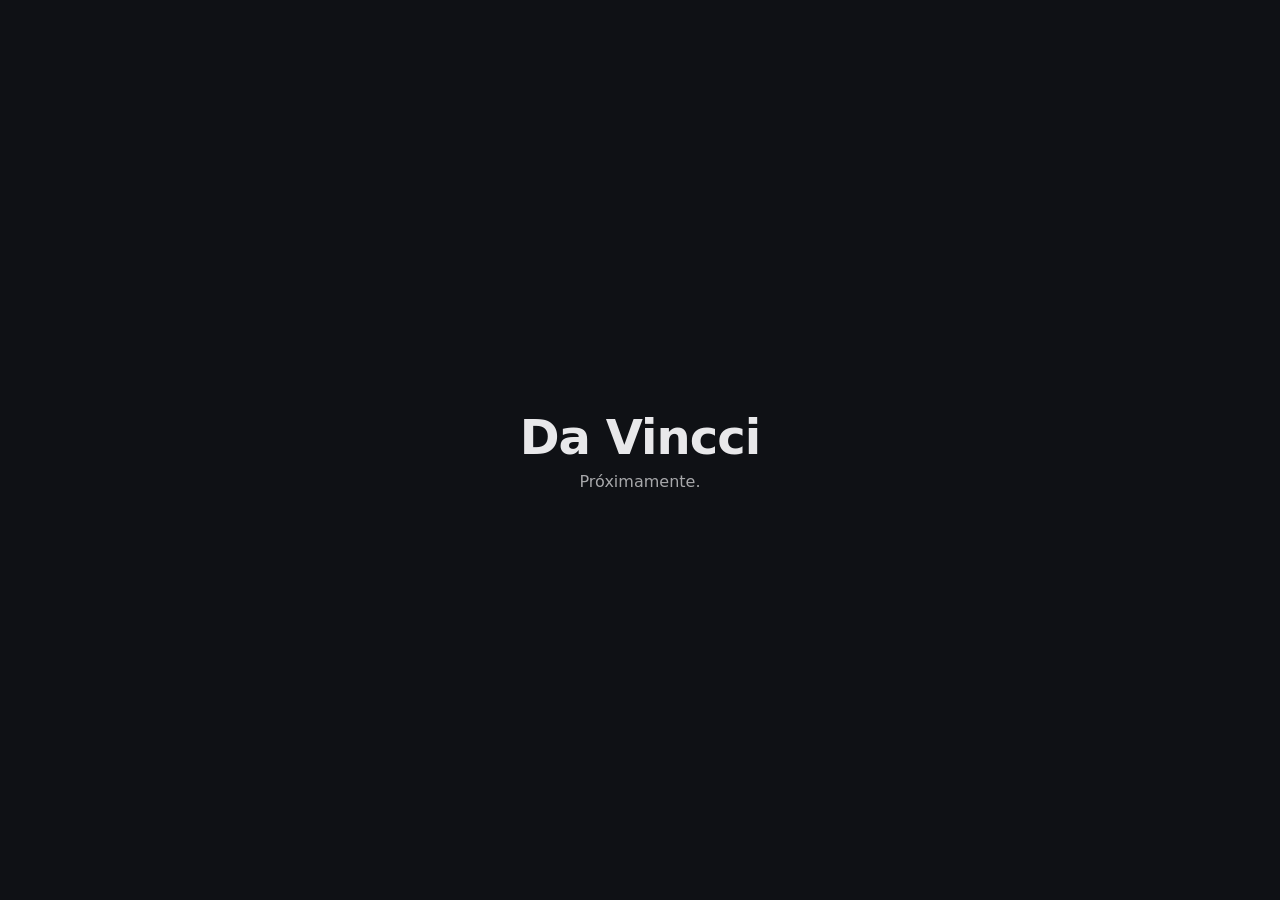
==== index.html @ 74e2fc83 "Página temporal «Próximamente»" ====
<!doctype html>
<html lang="es">
<head>
<meta charset="utf-8">
<meta name="viewport" content="width=device-width, initial-scale=1">
<title>Da Vincci · Próximamente</title>
<meta name="robots" content="noindex">
<style>
  :root { color-scheme: light dark; }
  html,body { height:100%; margin:0; }
  body { display:grid; place-items:center; font-family: system-ui, -apple-system, "Segoe UI", sans-serif; background:#0f1115; color:#e8e8ea; }
  main { text-align:center; padding:16px; }
  h1 { font-size: clamp(1.8rem, 5vw, 3rem); margin:0 0 .4rem; letter-spacing:-.02em; }
  p { margin:0; opacity:.7; }
</style>
</head>
<body>
<main>
  <h1>Da Vincci</h1>
  <p>Próximamente.</p>
</main>
</body>
</html>
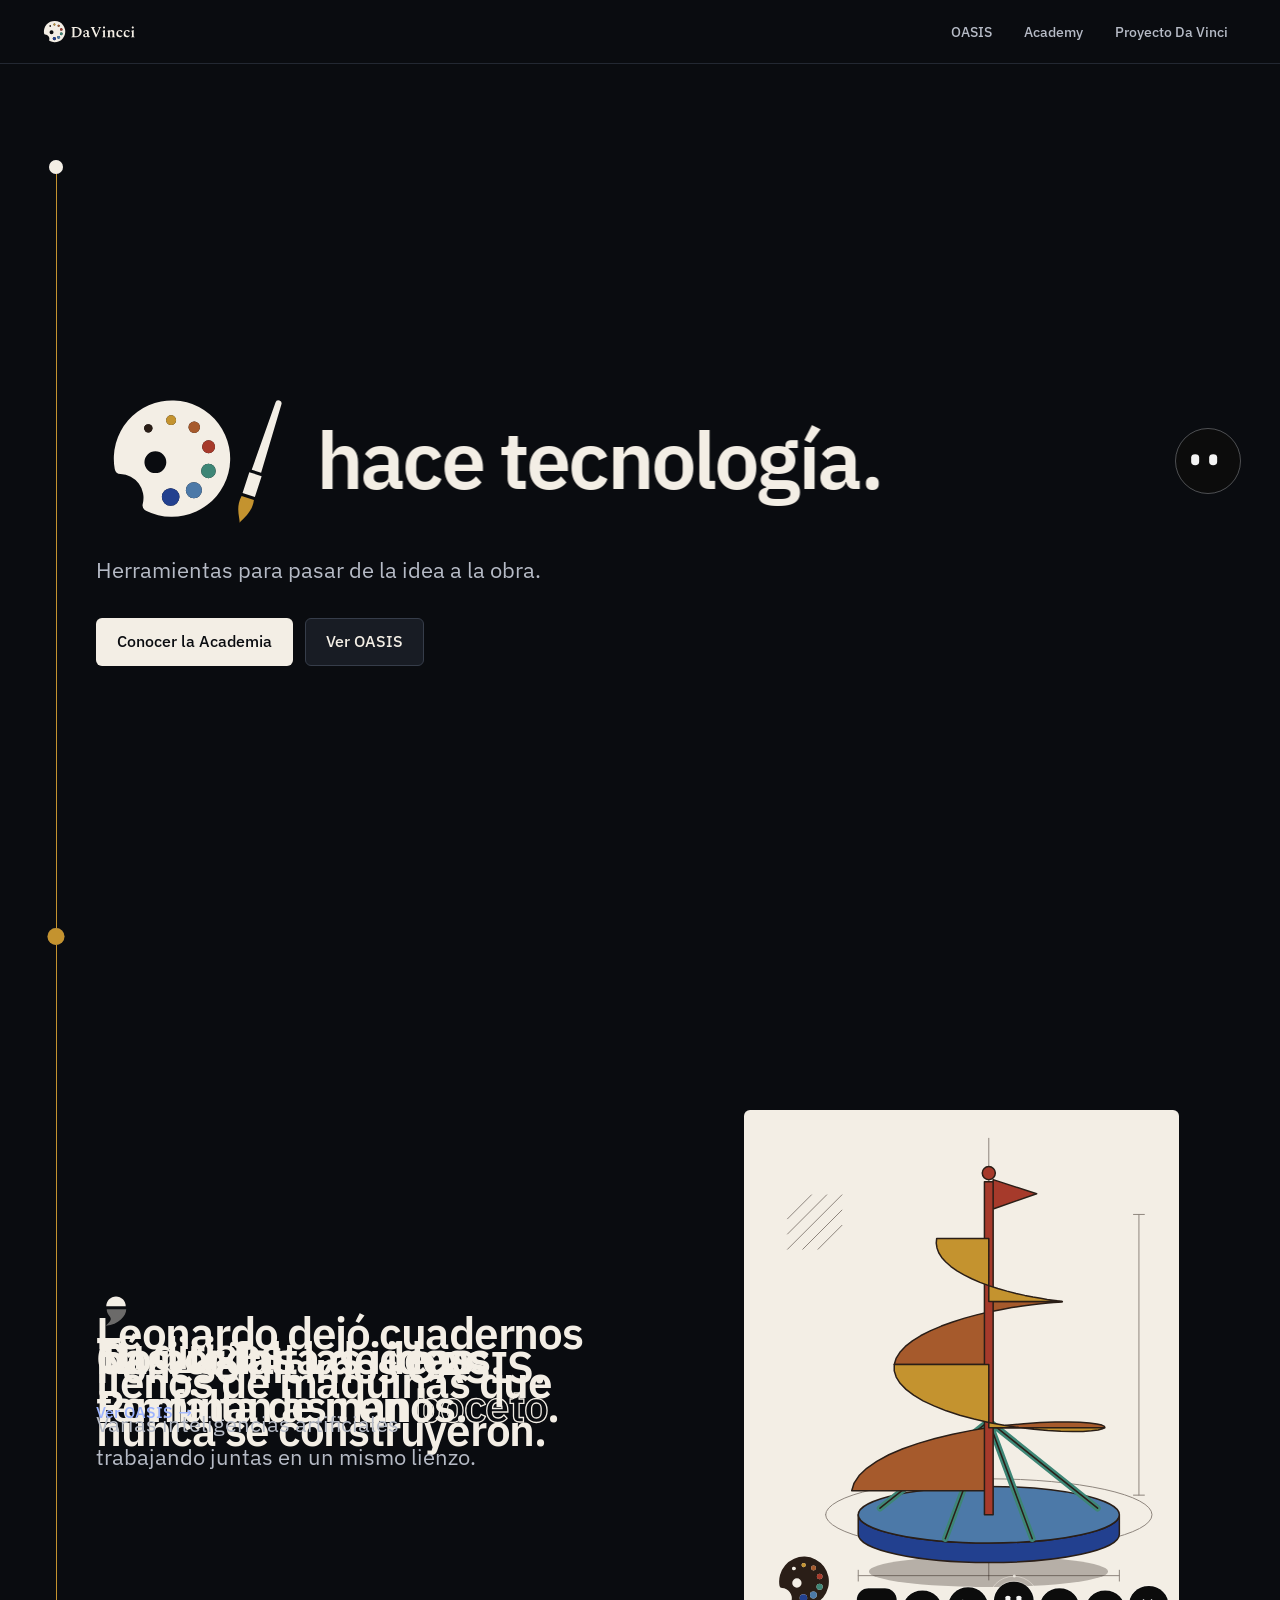
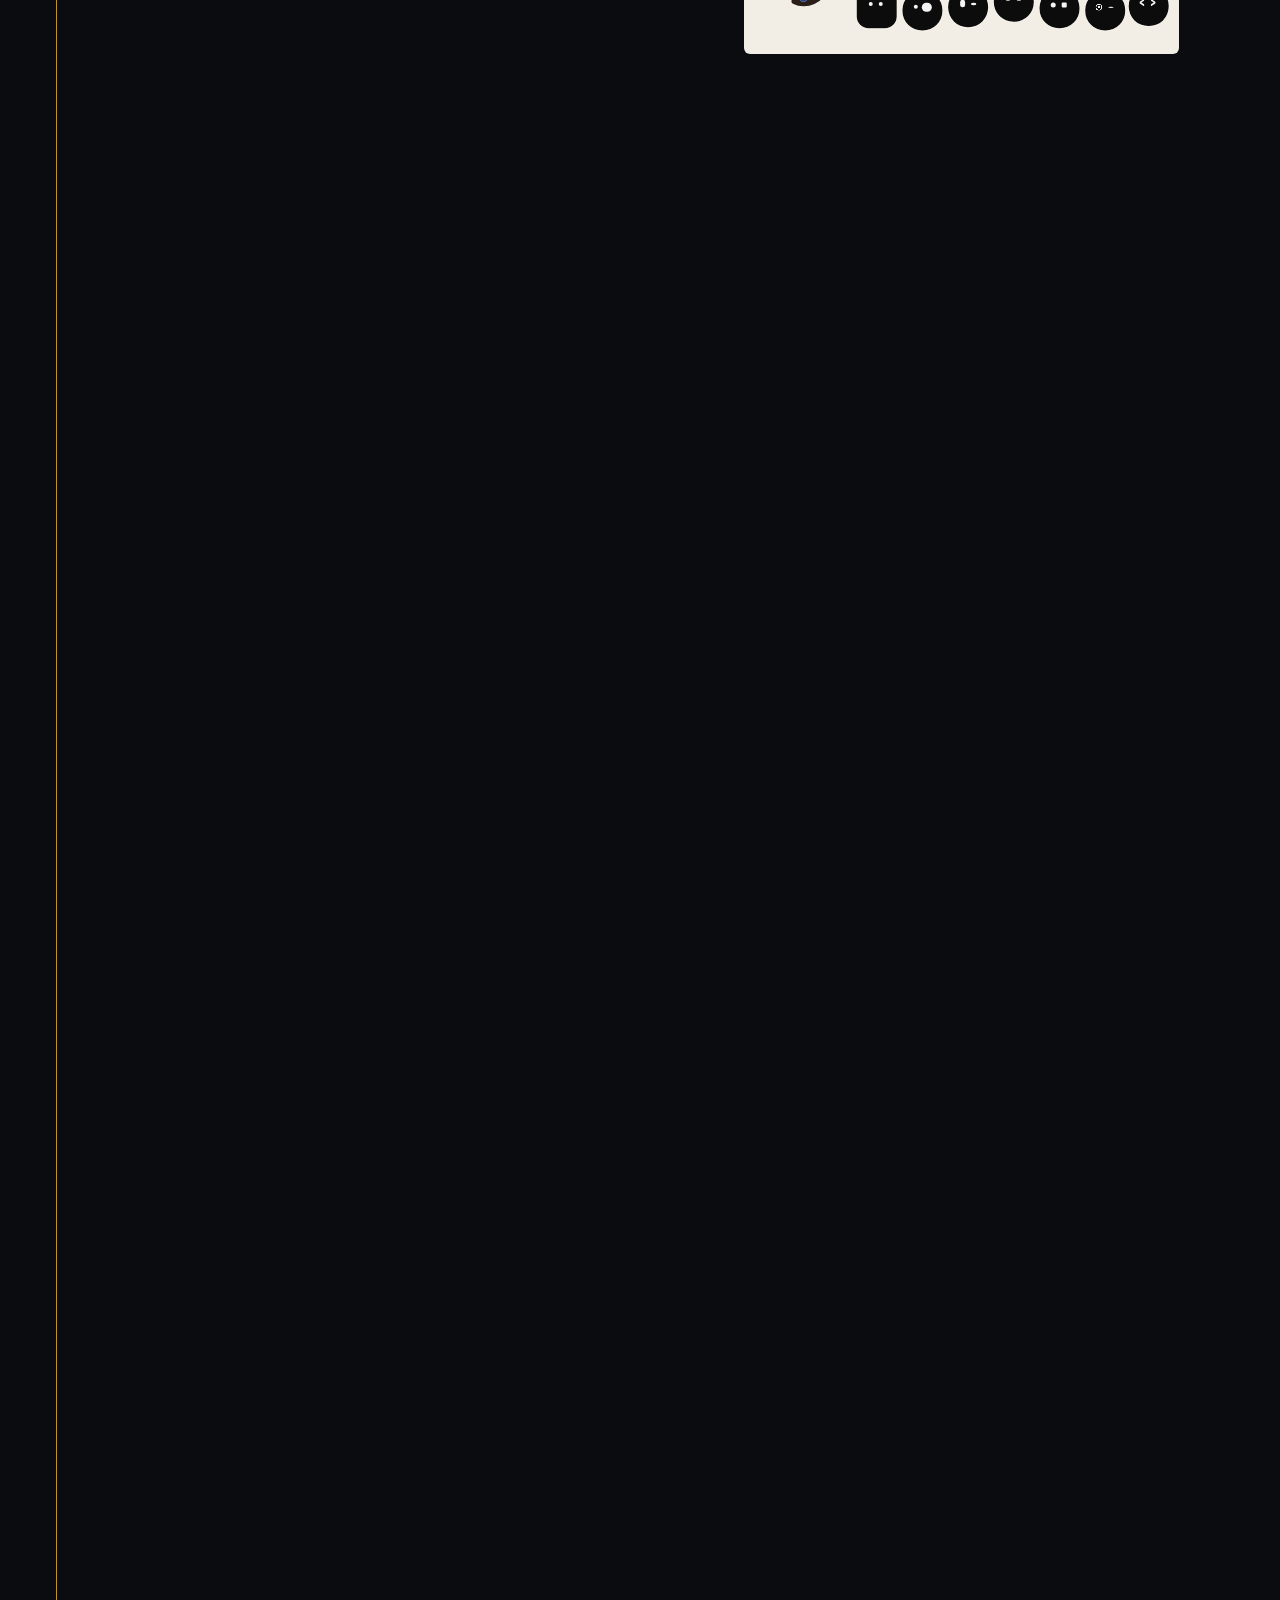
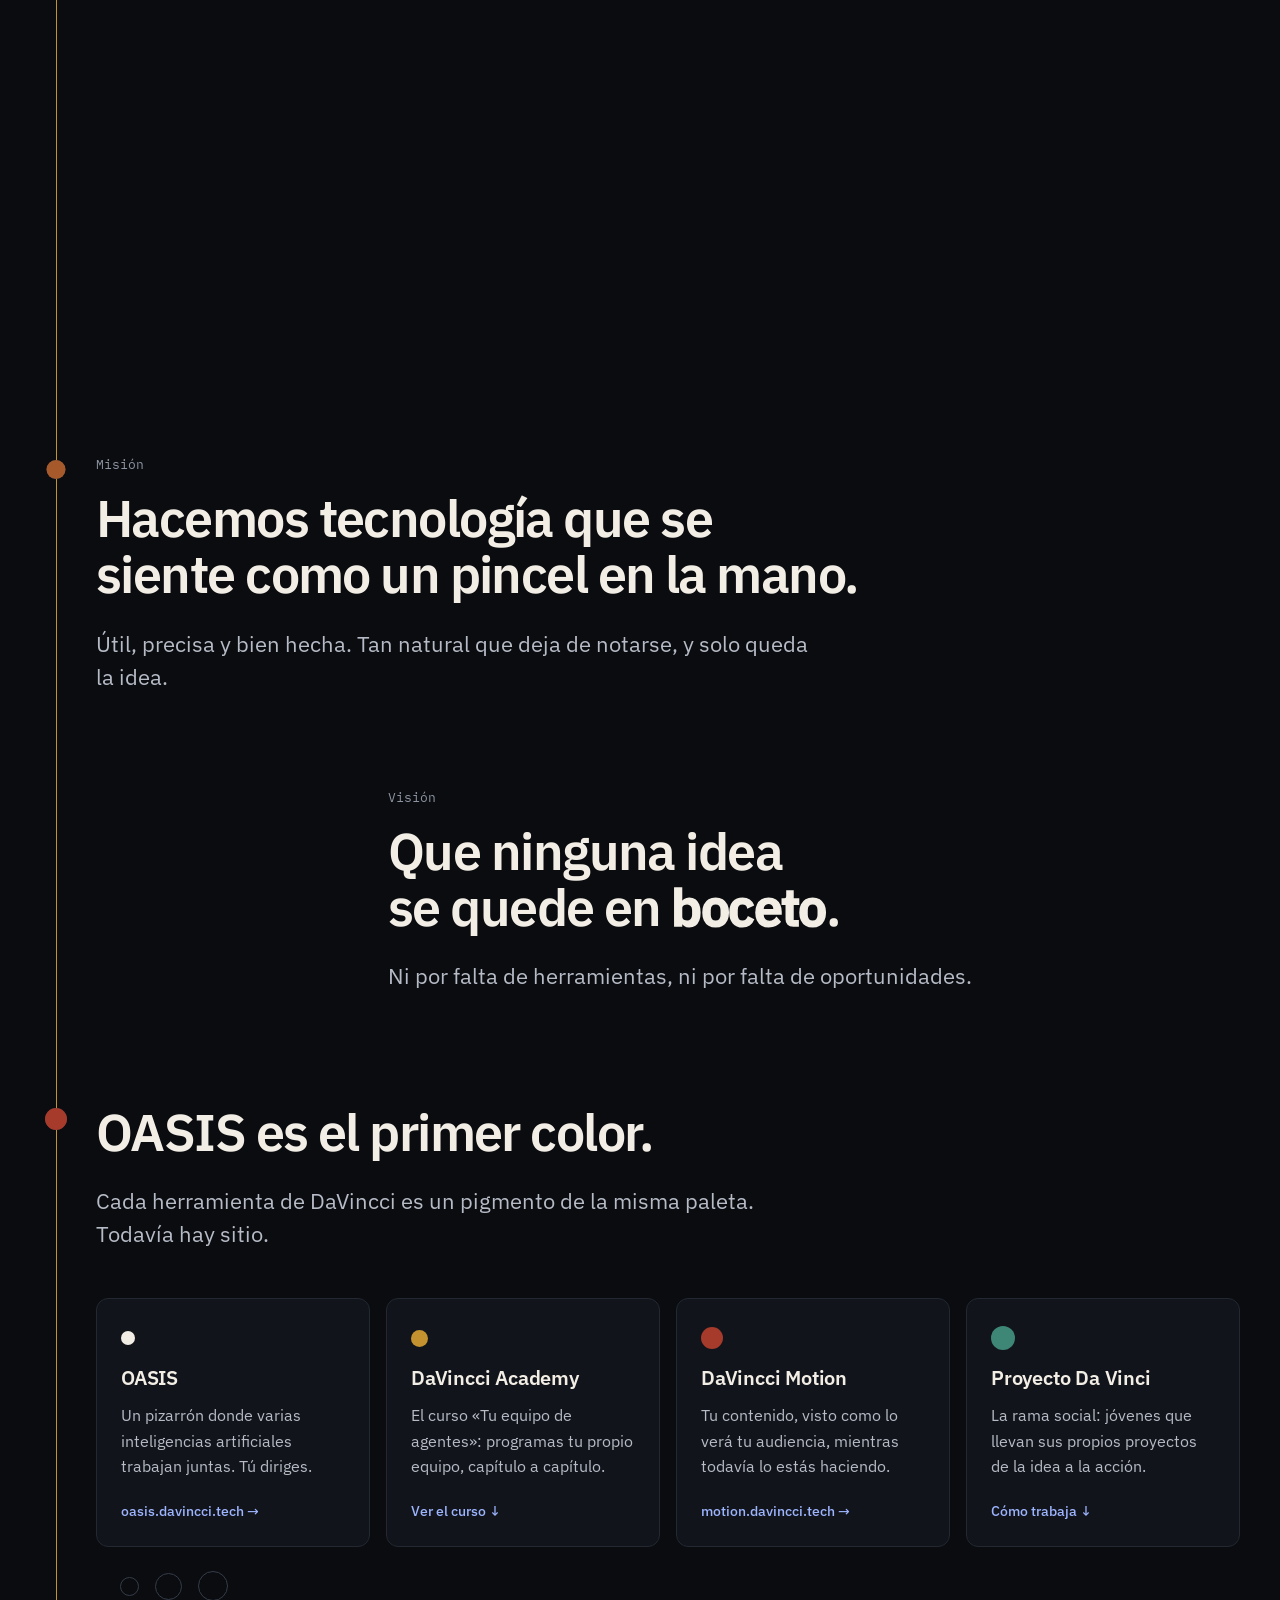
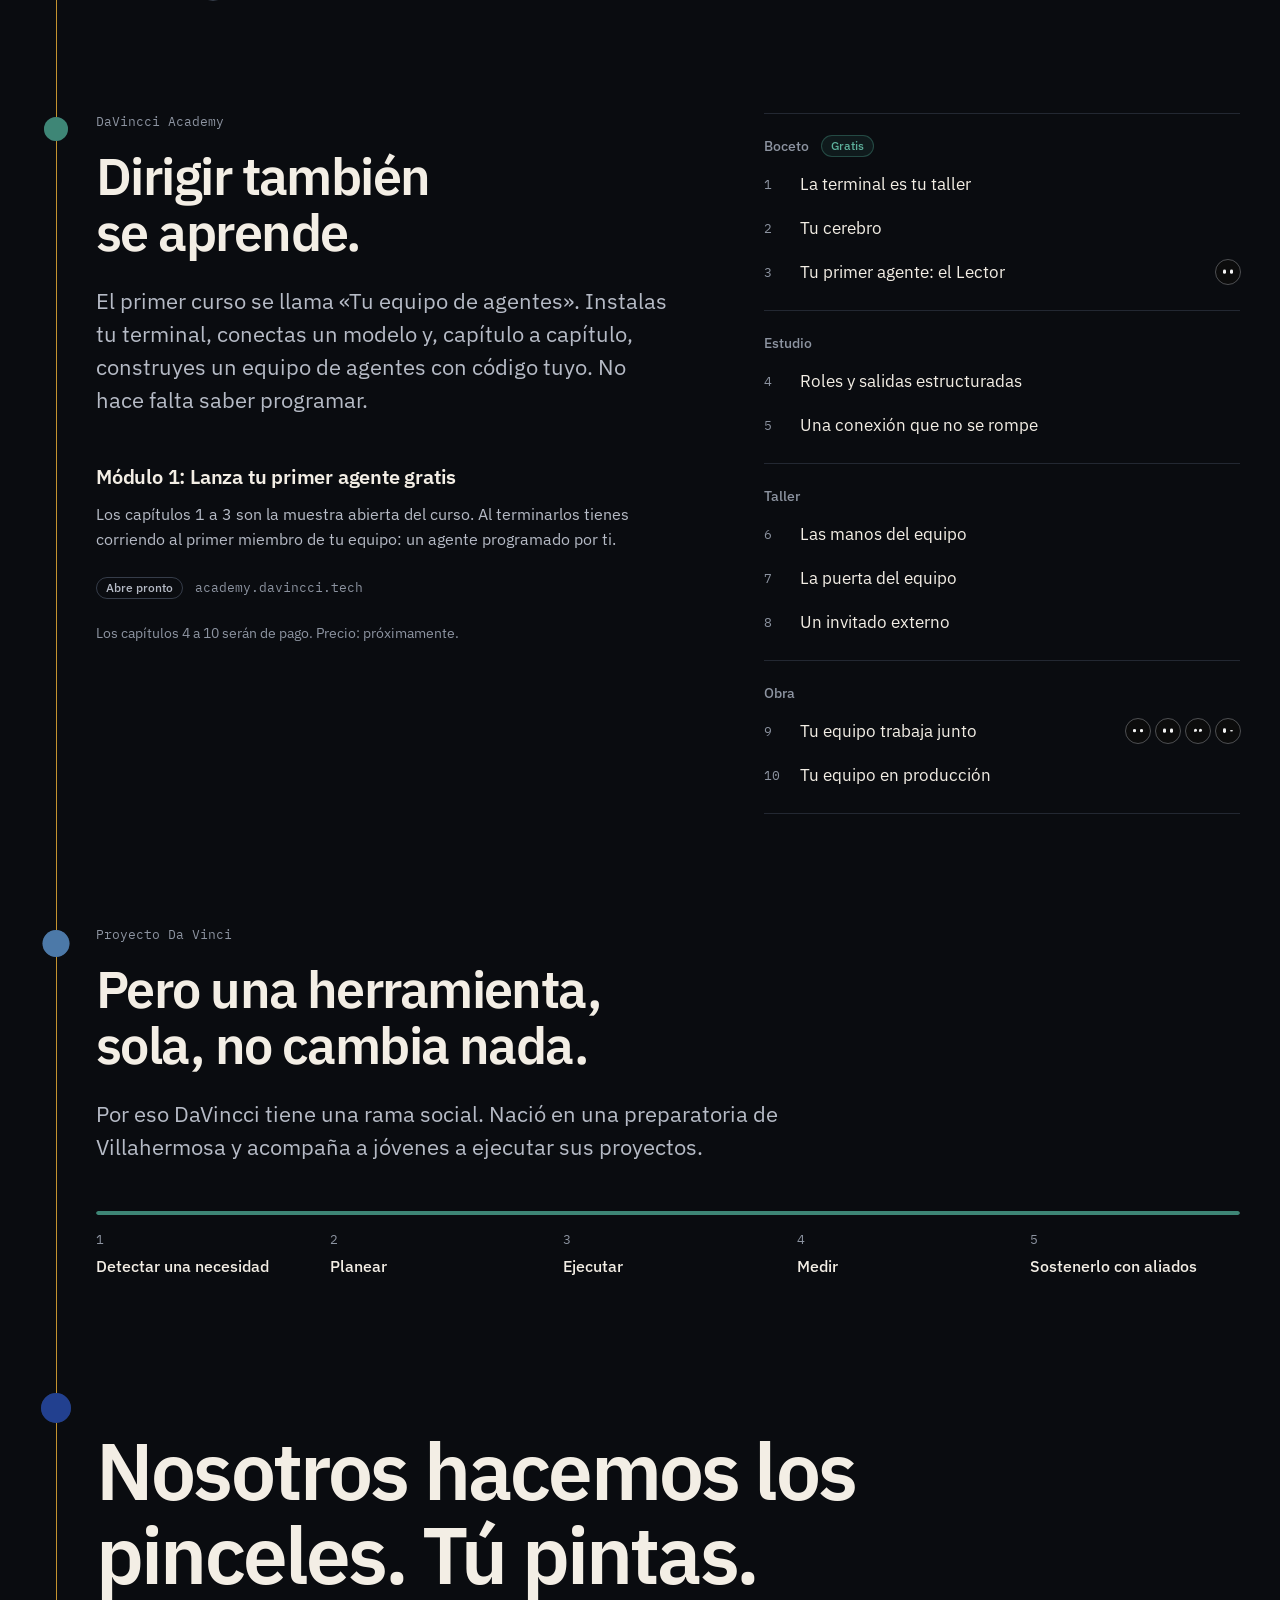
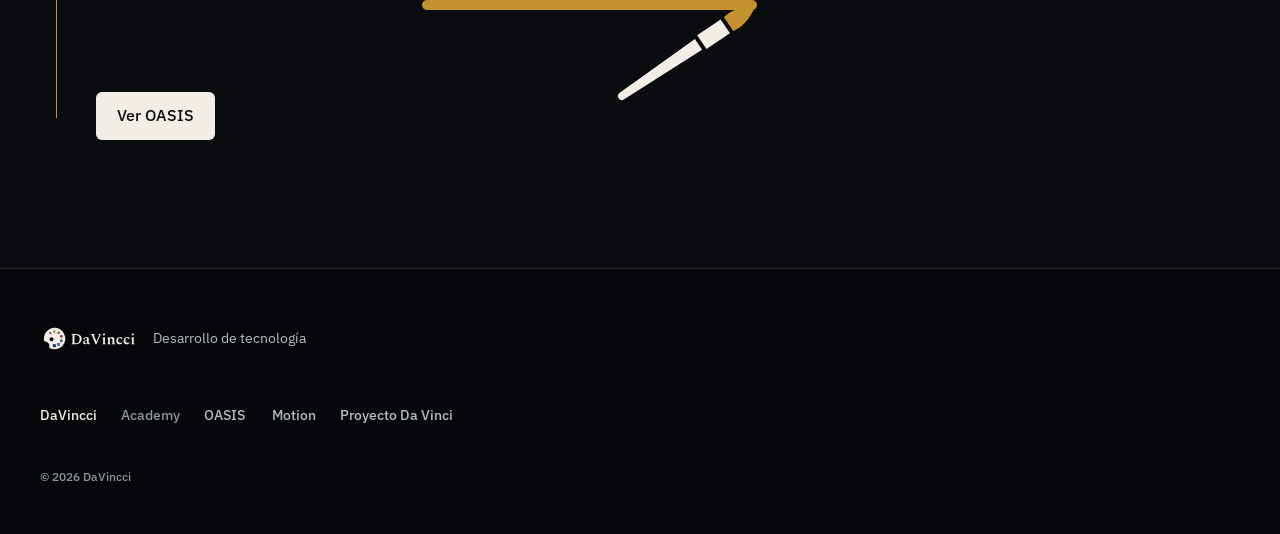
==== commit 390755fd: "Landing de davincci.tech" ====
--- a/index.html
+++ b/index.html
@@ -3,21 +3,264 @@
 <head>
 <meta charset="utf-8">
 <meta name="viewport" content="width=device-width, initial-scale=1">
-<title>Da Vincci · Próximamente</title>
-<meta name="robots" content="noindex">
-<style>
-  :root { color-scheme: light dark; }
-  html,body { height:100%; margin:0; }
-  body { display:grid; place-items:center; font-family: system-ui, -apple-system, "Segoe UI", sans-serif; background:#0f1115; color:#e8e8ea; }
-  main { text-align:center; padding:16px; }
-  h1 { font-size: clamp(1.8rem, 5vw, 3rem); margin:0 0 .4rem; letter-spacing:-.02em; }
-  p { margin:0; opacity:.7; }
-</style>
+<meta http-equiv="Content-Security-Policy" content="default-src 'none'; script-src 'self'; style-src 'self'; img-src 'self'; font-src 'self'; base-uri 'none'; form-action 'none'">
+<title>DaVincci · Tecnología para pasar de la idea a la obra</title>
+<meta name="description" content="DaVincci hace tecnología: herramientas para pasar de la idea a la obra. OASIS es la primera. En la Academia aprendes a construir tu propio equipo de agentes.">
+<meta name="color-scheme" content="dark">
+<meta name="theme-color" content="#0A0C10">
+<link rel="icon" type="image/svg+xml" href="marca/favicon-32-color.svg">
+<link rel="icon" sizes="48x48" href="marca/favicon.ico">
+<link rel="preload" href="fuentes/ibm-plex-sans-latin-600-normal.woff2" as="font" type="font/woff2" crossorigin>
+<link rel="preload" href="fuentes/ibm-plex-sans-latin-400-normal.woff2" as="font" type="font/woff2" crossorigin>
+<link rel="stylesheet" href="fuentes.css">
+<link rel="stylesheet" href="agentitos.css">
+<link rel="stylesheet" href="pagina.css">
+<script src="inicio.js"></script>
 </head>
 <body>
-<main>
-  <h1>Da Vincci</h1>
-  <p>Próximamente.</p>
+<a class="saltar" href="#contenido">Ir al contenido</a>
+
+<header class="barra">
+  <div class="cont barra-cont">
+    <a class="barra-marca" href="#inicio"><img src="marca/lockup-color-oscuro.svg" width="97" height="28" alt="DaVincci, inicio"></a>
+    <nav class="barra-nav" aria-label="Secciones">
+      <a href="#oasis">OASIS</a>
+      <a href="#academia">Academy</a>
+      <a href="#proyecto">Proyecto Da Vinci</a>
+    </nav>
+    <details class="menu">
+      <summary aria-label="Menú">
+        <svg class="tres" viewBox="0 0 20 20" aria-hidden="true"><path d="M3 6h14M3 10h14M3 14h14"/></svg>
+        <svg class="x" viewBox="0 0 20 20" aria-hidden="true"><path d="M5 5l10 10M15 5L5 15"/></svg>
+      </summary>
+      <nav class="menu-panel" aria-label="Secciones">
+        <a href="#oasis">OASIS</a>
+        <a href="#academia">Academy</a>
+        <a href="#proyecto">Proyecto Da Vinci</a>
+      </nav>
+    </details>
+  </div>
+</header>
+
+<main id="contenido">
+<div class="recorrido" aria-hidden="true"><i></i></div>
+
+<section class="heroe" id="inicio">
+  <span class="nodo n-1" aria-hidden="true"></span>
+  <div class="cont heroe-cont">
+    <span class="agentito heroe-ag ag-t64" data-rol="general" data-animo="reposo" data-mira="puntero" aria-hidden="true"><span class="ag-orbe"></span><span class="ag-anillo"></span><span class="ag-cara"><span class="ag-mirada"><span class="ag-ojo"><i class="ag-parpado"></i></span><span class="ag-ojo"><i class="ag-parpado"></i></span></span></span></span>
+    <h1 class="heroe-frase"><span class="heroe-logo" id="logoDespliega"><img class="logo-fijo" src="marca/lockup-v-abierto-color-oscuro.svg" width="186" height="64" alt="DaVincci"><svg viewBox="1.5 0 186 64" role="img" aria-label="DaVincci"><g id="lg-orig"><g transform="translate(0 0) scale(1)"><path d="M9.393 35.372A24.5 24.5 0 1 1 22.553 52.918A2.6 2.6 0 0 1 21.194 49.954A10 10 0 0 0 11.858 37.506A2.6 2.6 0 0 1 9.393 35.372ZM21.9 32.5A4.6 4.6 0 1 0 31.1 32.5A4.6 4.6 0 1 0 21.9 32.5ZM21.776 18.234A1.75 1.75 0 1 0 25.276 18.234A1.75 1.75 0 1 0 21.776 18.234ZM31.048 14.804A2.075 2.075 0 1 0 35.198 14.804A2.075 2.075 0 1 0 31.048 14.804ZM40.469 17.784A2.4 2.4 0 1 0 45.269 17.784A2.4 2.4 0 1 0 40.469 17.784ZM46.182 25.994A2.725 2.725 0 1 0 51.632 25.994A2.725 2.725 0 1 0 46.182 25.994ZM45.798 36.185A3.05 3.05 0 1 0 51.898 36.185A3.05 3.05 0 1 0 45.798 36.185ZM39.34 44.324A3.375 3.375 0 1 0 46.09 44.324A3.375 3.375 0 1 0 39.34 44.324ZM29.235 47.19A3.7 3.7 0 1 0 36.635 47.19A3.7 3.7 0 1 0 29.235 47.19Z" class="k-c" fill-rule="evenodd"/><path d="M21.776 18.234A1.75 1.75 0 1 0 25.276 18.234A1.75 1.75 0 1 0 21.776 18.234Z" class="k-d1" fill-rule="evenodd"/><path d="M31.048 14.804A2.075 2.075 0 1 0 35.198 14.804A2.075 2.075 0 1 0 31.048 14.804Z" class="k-d2" fill-rule="evenodd"/><path d="M40.469 17.784A2.4 2.4 0 1 0 45.269 17.784A2.4 2.4 0 1 0 40.469 17.784Z" class="k-d3" fill-rule="evenodd"/><path d="M46.182 25.994A2.725 2.725 0 1 0 51.632 25.994A2.725 2.725 0 1 0 46.182 25.994Z" class="k-d4" fill-rule="evenodd"/><path d="M45.798 36.185A3.05 3.05 0 1 0 51.898 36.185A3.05 3.05 0 1 0 45.798 36.185Z" class="k-d5" fill-rule="evenodd"/><path d="M39.34 44.324A3.375 3.375 0 1 0 46.09 44.324A3.375 3.375 0 1 0 39.34 44.324Z" class="k-d6" fill-rule="evenodd"/><path d="M29.235 47.19A3.7 3.7 0 1 0 36.635 47.19A3.7 3.7 0 1 0 29.235 47.19Z" class="k-d7" fill-rule="evenodd"/></g><g transform="translate(62 58) rotate(-72)"><path d="M22.8 -2.075L52.8 -1.3A1.3 1.3 0 0 1 52.8 1.3L22.8 2.075ZM12.3 -2.725L21.5 -2.725L21.5 2.725L12.3 2.725Z" class="k-c"/><path d="M0 0C2.4 -0.8 5.6 -3.7 11 -2.725L11 2.725C5.6 3.7 2.4 0.8 0 0Z" class="k-p"/></g><path transform="translate(88 0)" d="M1.82 43.78V43.22L4.76 41.785V22.675L1.82 21.24V20.68H13.09Q17.115 20.68 19.933 22.045Q22.75 23.41 24.238 25.79Q25.725 28.17 25.725 31.18Q25.725 33.91 24.763 36.22Q23.8 38.53 22.068 40.21Q20.335 41.89 17.973 42.835Q15.61 43.78 12.845 43.78ZM11.9 22.605H9.135V41.855H12.425Q15.19 41.855 17.133 40.683Q19.075 39.51 20.108 37.358Q21.14 35.205 21.14 32.265Q21.14 27.855 18.778 25.23Q16.415 22.605 11.9 22.605ZM33.04 44.13Q31.36 44.13 30.188 43.115Q29.015 42.1 29.05 40.245Q29.085 38.425 30.275 37.252Q31.465 36.08 34.685 35.31L37.975 34.505V32.195Q37.975 30.9 37.1 30.078Q36.225 29.255 35 29.255Q33.775 29.255 33.285 29.832Q32.795 30.41 32.795 31.495V32.86L32.62 33H30.52Q29.995 33 29.785 32.79Q29.575 32.58 29.575 31.95Q29.575 30.305 31.675 29.045Q32.795 28.345 33.898 27.942Q35 27.54 36.225 27.54Q37.765 27.54 39.095 27.96Q40.425 28.38 41.23 29.29Q42.035 30.2 42.035 31.74V41.295Q42.525 41.855 43.82 41.855H44.975L45.08 41.96V42.31Q44.66 43.01 43.785 43.57Q42.91 44.13 41.545 44.13Q40.215 44.13 39.393 43.517Q38.57 42.905 38.22 41.855H37.975Q37.065 42.835 35.805 43.483Q34.545 44.13 33.04 44.13ZM32.9 39.37Q32.9 40.49 33.547 41.032Q34.195 41.575 35.35 41.575Q36.015 41.575 36.627 41.435Q37.24 41.295 37.975 40.98V35.835Q35.805 36.255 34.72 36.763Q33.635 37.27 33.268 37.9Q32.9 38.53 32.9 39.37ZM57.785 43.955 48.685 22.535 46.235 21.24V20.68H56.245V21.24L53.305 22.605L59.71 37.69H59.885L66.255 22.535L63.35 21.24V20.68H70.805V21.24L68.81 22.325L59.5 43.955ZM77 23.795Q75.985 23.795 75.32 23.112Q74.655 22.43 74.655 21.415Q74.655 20.4 75.32 19.735Q75.985 19.07 77 19.07Q78.015 19.07 78.698 19.735Q79.38 20.4 79.38 21.415Q79.38 22.43 78.698 23.112Q78.015 23.795 77 23.795ZM72.8 43.78V43.22L75.075 42.1V31.53L72.905 29.85V29.465L78.785 27.54H79.135V42.1L81.27 43.22V43.78ZM84.035 43.78V43.22L86.31 42.1V31.53L84.14 29.955V29.605L89.67 27.54H90.02L90.335 30.13H90.51Q91.805 28.87 93.013 28.205Q94.22 27.54 95.76 27.54Q97.86 27.54 99.208 28.625Q100.555 29.71 100.555 31.775V42.1L102.83 43.22V43.78H94.43V43.22L96.495 42.1V33.28Q96.495 31.95 95.69 31.233Q94.885 30.515 93.59 30.515Q92.785 30.515 91.875 30.795Q90.965 31.075 90.37 31.565V42.1L92.435 43.22V43.78ZM112.77 44.13Q110.53 44.13 108.85 43.185Q107.17 42.24 106.243 40.543Q105.315 38.845 105.315 36.57Q105.315 33.91 106.4 31.88Q107.485 29.85 109.393 28.695Q111.3 27.54 113.785 27.54Q115.325 27.54 116.673 28.012Q118.02 28.485 118.685 29.255Q119.245 29.92 119.245 30.305Q119.245 30.795 118.79 31.145L117.285 32.44H117.04L115.815 30.795Q115.22 29.99 114.555 29.535Q113.89 29.08 112.84 29.08Q111.09 29.08 110.163 30.655Q109.235 32.23 109.235 34.925Q109.235 36.5 109.778 37.847Q110.32 39.195 111.528 40.017Q112.735 40.84 114.73 40.84Q115.71 40.84 116.83 40.56Q117.95 40.28 119.21 39.615H119.315V40.105Q118.475 41.785 116.778 42.958Q115.08 44.13 112.77 44.13ZM129.5 44.13Q127.26 44.13 125.58 43.185Q123.9 42.24 122.972 40.543Q122.045 38.845 122.045 36.57Q122.045 33.91 123.13 31.88Q124.215 29.85 126.123 28.695Q128.03 27.54 130.515 27.54Q132.055 27.54 133.403 28.012Q134.75 28.485 135.415 29.255Q135.975 29.92 135.975 30.305Q135.975 30.795 135.52 31.145L134.015 32.44H133.77L132.545 30.795Q131.95 29.99 131.285 29.535Q130.62 29.08 129.57 29.08Q127.82 29.08 126.893 30.655Q125.965 32.23 125.965 34.925Q125.965 36.5 126.508 37.847Q127.05 39.195 128.257 40.017Q129.465 40.84 131.46 40.84Q132.44 40.84 133.56 40.56Q134.68 40.28 135.94 39.615H136.045V40.105Q135.205 41.785 133.507 42.958Q131.81 44.13 129.5 44.13ZM143.08 23.795Q142.065 23.795 141.4 23.112Q140.735 22.43 140.735 21.415Q140.735 20.4 141.4 19.735Q142.065 19.07 143.08 19.07Q144.095 19.07 144.778 19.735Q145.46 20.4 145.46 21.415Q145.46 22.43 144.778 23.112Q144.095 23.795 143.08 23.795ZM138.88 43.78V43.22L141.155 42.1V31.53L138.985 29.85V29.465L144.865 27.54H145.215V42.1L147.35 43.22V43.78Z" class="k-c"/></g><g id="lg-anim" display="none"><defs><clipPath id="lg-vclip"><rect x="59.7" y="0" width="30" height="64"/></clipPath></defs><g id="lg-pal"><path d="M9.393 35.372A24.5 24.5 0 1 1 22.553 52.918A2.6 2.6 0 0 1 21.194 49.954A10 10 0 0 0 11.858 37.506A2.6 2.6 0 0 1 9.393 35.372ZM21.9 32.5A4.6 4.6 0 1 0 31.1 32.5A4.6 4.6 0 1 0 21.9 32.5ZM21.776 18.234A1.75 1.75 0 1 0 25.276 18.234A1.75 1.75 0 1 0 21.776 18.234ZM31.048 14.804A2.075 2.075 0 1 0 35.198 14.804A2.075 2.075 0 1 0 31.048 14.804ZM40.469 17.784A2.4 2.4 0 1 0 45.269 17.784A2.4 2.4 0 1 0 40.469 17.784ZM46.182 25.994A2.725 2.725 0 1 0 51.632 25.994A2.725 2.725 0 1 0 46.182 25.994ZM45.798 36.185A3.05 3.05 0 1 0 51.898 36.185A3.05 3.05 0 1 0 45.798 36.185ZM39.34 44.324A3.375 3.375 0 1 0 46.09 44.324A3.375 3.375 0 1 0 39.34 44.324ZM29.235 47.19A3.7 3.7 0 1 0 36.635 47.19A3.7 3.7 0 1 0 29.235 47.19Z" class="k-c" fill-rule="evenodd"/><path d="M21.776 18.234A1.75 1.75 0 1 0 25.276 18.234A1.75 1.75 0 1 0 21.776 18.234Z" class="k-d1" fill-rule="evenodd"/><path d="M31.048 14.804A2.075 2.075 0 1 0 35.198 14.804A2.075 2.075 0 1 0 31.048 14.804Z" class="k-d2" fill-rule="evenodd"/><path d="M40.469 17.784A2.4 2.4 0 1 0 45.269 17.784A2.4 2.4 0 1 0 40.469 17.784Z" class="k-d3" fill-rule="evenodd"/><path d="M46.182 25.994A2.725 2.725 0 1 0 51.632 25.994A2.725 2.725 0 1 0 46.182 25.994Z" class="k-d4" fill-rule="evenodd"/><path d="M45.798 36.185A3.05 3.05 0 1 0 51.898 36.185A3.05 3.05 0 1 0 45.798 36.185Z" class="k-d5" fill-rule="evenodd"/><path d="M39.34 44.324A3.375 3.375 0 1 0 46.09 44.324A3.375 3.375 0 1 0 39.34 44.324Z" class="k-d6" fill-rule="evenodd"/><path d="M29.235 47.19A3.7 3.7 0 1 0 36.635 47.19A3.7 3.7 0 1 0 29.235 47.19Z" class="k-d7" fill-rule="evenodd"/></g><g id="lg-letras" transform="translate(33 0)"><path id="lg-a" d="M33.04 44.13Q31.36 44.13 30.188 43.115Q29.015 42.1 29.05 40.245Q29.085 38.425 30.275 37.252Q31.465 36.08 34.685 35.31L37.975 34.505V32.195Q37.975 30.9 37.1 30.078Q36.225 29.255 35 29.255Q33.775 29.255 33.285 29.832Q32.795 30.41 32.795 31.495V32.86L32.62 33H30.52Q29.995 33 29.785 32.79Q29.575 32.58 29.575 31.95Q29.575 30.305 31.675 29.045Q32.795 28.345 33.898 27.942Q35 27.54 36.225 27.54Q37.765 27.54 39.095 27.96Q40.425 28.38 41.23 29.29Q42.035 30.2 42.035 31.74V41.295Q42.525 41.855 43.82 41.855H44.975L45.08 41.96V42.31Q44.66 43.01 43.785 43.57Q42.91 44.13 41.545 44.13Q40.215 44.13 39.393 43.517Q38.57 42.905 38.22 41.855H37.975Q37.065 42.835 35.805 43.483Q34.545 44.13 33.04 44.13ZM32.9 39.37Q32.9 40.49 33.547 41.032Q34.195 41.575 35.35 41.575Q36.015 41.575 36.627 41.435Q37.24 41.295 37.975 40.98V35.835Q35.805 36.255 34.72 36.763Q33.635 37.27 33.268 37.9Q32.9 38.53 32.9 39.37Z" class="k-c"/><path id="lg-V" d="M57.785 43.955 48.685 22.535 46.235 21.24V20.68H56.245V21.24L53.305 22.605L59.71 37.69H59.885L66.255 22.535L63.35 21.24V20.68H70.805V21.24L68.81 22.325L59.5 43.955Z" class="k-c" clip-path="url(#lg-vclip)"/><path id="lg-i1" d="M77 23.795Q75.985 23.795 75.32 23.112Q74.655 22.43 74.655 21.415Q74.655 20.4 75.32 19.735Q75.985 19.07 77 19.07Q78.015 19.07 78.698 19.735Q79.38 20.4 79.38 21.415Q79.38 22.43 78.698 23.112Q78.015 23.795 77 23.795ZM72.8 43.78V43.22L75.075 42.1V31.53L72.905 29.85V29.465L78.785 27.54H79.135V42.1L81.27 43.22V43.78Z" class="k-c"/><path id="lg-n" d="M84.035 43.78V43.22L86.31 42.1V31.53L84.14 29.955V29.605L89.67 27.54H90.02L90.335 30.13H90.51Q91.805 28.87 93.013 28.205Q94.22 27.54 95.76 27.54Q97.86 27.54 99.208 28.625Q100.555 29.71 100.555 31.775V42.1L102.83 43.22V43.78H94.43V43.22L96.495 42.1V33.28Q96.495 31.95 95.69 31.233Q94.885 30.515 93.59 30.515Q92.785 30.515 91.875 30.795Q90.965 31.075 90.37 31.565V42.1L92.435 43.22V43.78Z" class="k-c"/><path id="lg-c1" d="M112.77 44.13Q110.53 44.13 108.85 43.185Q107.17 42.24 106.243 40.543Q105.315 38.845 105.315 36.57Q105.315 33.91 106.4 31.88Q107.485 29.85 109.393 28.695Q111.3 27.54 113.785 27.54Q115.325 27.54 116.673 28.012Q118.02 28.485 118.685 29.255Q119.245 29.92 119.245 30.305Q119.245 30.795 118.79 31.145L117.285 32.44H117.04L115.815 30.795Q115.22 29.99 114.555 29.535Q113.89 29.08 112.84 29.08Q111.09 29.08 110.163 30.655Q109.235 32.23 109.235 34.925Q109.235 36.5 109.778 37.847Q110.32 39.195 111.528 40.017Q112.735 40.84 114.73 40.84Q115.71 40.84 116.83 40.56Q117.95 40.28 119.21 39.615H119.315V40.105Q118.475 41.785 116.778 42.958Q115.08 44.13 112.77 44.13Z" class="k-c"/><path id="lg-c2" d="M129.5 44.13Q127.26 44.13 125.58 43.185Q123.9 42.24 122.972 40.543Q122.045 38.845 122.045 36.57Q122.045 33.91 123.13 31.88Q124.215 29.85 126.123 28.695Q128.03 27.54 130.515 27.54Q132.055 27.54 133.403 28.012Q134.75 28.485 135.415 29.255Q135.975 29.92 135.975 30.305Q135.975 30.795 135.52 31.145L134.015 32.44H133.77L132.545 30.795Q131.95 29.99 131.285 29.535Q130.62 29.08 129.57 29.08Q127.82 29.08 126.893 30.655Q125.965 32.23 125.965 34.925Q125.965 36.5 126.508 37.847Q127.05 39.195 128.257 40.017Q129.465 40.84 131.46 40.84Q132.44 40.84 133.56 40.56Q134.68 40.28 135.94 39.615H136.045V40.105Q135.205 41.785 133.507 42.958Q131.81 44.13 129.5 44.13Z" class="k-c"/><path id="lg-i2" d="M143.08 23.795Q142.065 23.795 141.4 23.112Q140.735 22.43 140.735 21.415Q140.735 20.4 141.4 19.735Q142.065 19.07 143.08 19.07Q144.095 19.07 144.778 19.735Q145.46 20.4 145.46 21.415Q145.46 22.43 144.778 23.112Q144.095 23.795 143.08 23.795ZM138.88 43.78V43.22L141.155 42.1V31.53L138.985 29.85V29.465L144.865 27.54H145.215V42.1L147.35 43.22V43.78Z" class="k-c"/></g><g id="lg-brush" transform="translate(111.5 58) rotate(-72)"><path d="M22.8 -2.075L52.8 -1.3A1.3 1.3 0 0 1 52.8 1.3L22.8 2.075ZM12.3 -2.725L21.5 -2.725L21.5 2.725L12.3 2.725Z" class="k-c"/><path d="M0 0C2.4 -0.8 5.6 -3.7 11 -2.725L11 2.725C5.6 3.7 2.4 0.8 0 0Z" class="k-p"/></g></g></svg></span> <span class="heroe-resto">hace tecnología.</span></h1>
+    <p class="entrada">Herramientas para pasar de la idea a la obra.</p>
+    <p class="acciones">
+      <a class="boton primario" href="#academia">Conocer la Academia</a>
+      <a class="boton secundario" href="#oasis">Ver OASIS</a>
+    </p>
+  </div>
+</section>
+
+<section class="cuaderno" id="oasis" aria-label="Del boceto a la obra">
+  <span class="nodo n-2" aria-hidden="true"></span>
+  <div class="cuaderno-escena">
+    <div class="cont cuaderno-cont">
+      <div class="frases">
+        <p class="frase f-1">Leonardo dejó cuadernos llenos de máquinas que nunca se construyeron.</p>
+        <h2 class="frase f-2">Casi todas las ideas terminan así: en <span class="en-boceto">boceto</span>.</h2>
+        <p class="frase f-3">No por falta de ideas. Por falta de manos.</p>
+        <div class="frase f-4">
+          <svg class="reflejo" viewBox="0 0 16 16" role="img" aria-label="OASIS"><path d="M4.1 6.1C4.1 3.946 5.846 2.2 8 2.2C10.154 2.2 11.9 3.946 11.9 6.1L4.1 6.1Z"/><path opacity=".42" d="M4.3 7.3L12.1 7.3C12.1 10.012 9.126 13.4 3.91 13.93C6.055 11.785 6.466 11.301 5.212 9.807C4.623 9.104 4.3 8.217 4.3 7.3Z"/></svg>
+          <h2>Por eso hicimos OASIS.</h2>
+          <p>Varias inteligencias artificiales trabajando juntas en un mismo lienzo.</p>
+        </div>
+        <div class="frase f-5">
+          <p>Tú diriges.</p>
+          <a class="enlace" href="https://oasis.davincci.tech/">Ver OASIS <span aria-hidden="true">→</span></a>
+        </div>
+      </div>
+
+      <div class="tablero">
+        <div class="hoja" role="img" aria-label="Una hoja de cuaderno con el boceto del tornillo aéreo de Leonardo. Siete agentes de OASIS, dibujados como bolitas con ojos, toman pintura de la paleta de DaVincci y pintan la máquina pieza por pieza, hasta que despega.">
+          <div class="tinta"><svg class="trazo guias" viewBox="0 0 400 500" aria-hidden="true"><path d="M225 26V432"/><path d="M75 372A150 33 0 1 0 375 372A150 33 0 1 0 75 372"/></svg></div>
+<svg class="nota" viewBox="0 0 400 500" aria-hidden="true"><path d="M363 96V354M358 96h10M358 354h10"/></svg><svg class="nota" viewBox="0 0 400 500" aria-hidden="true"><path d="M105 428H345M105 423v10M345 423v10"/></svg><svg class="nota" viewBox="0 0 400 500" aria-hidden="true"><path d="M40 100l22-22M40 114l36-36M40 128l50-50M54 128l36-36M68 128l22-22"/></svg>
+<div class="sombra"></div>
+<div class="maquina">
+<svg class="pintura pintura-aro" viewBox="0 0 400 500" aria-hidden="true"><path d="M105 372A120 26 0 0 0 345 372L345 390A120 26 0 0 1 105 390Z" fill="var(--lapis)"/></svg><div class="tinta"><svg class="trazo" viewBox="0 0 400 500" aria-hidden="true"><path d="M105 372A120 26 0 0 0 345 372L345 390A120 26 0 0 1 105 390Z"/></svg></div>
+<svg class="pintura pintura-tabla" viewBox="0 0 400 500" aria-hidden="true"><path d="M105 372A120 26 0 1 0 345 372A120 26 0 1 0 105 372Z" fill="var(--azurita)"/></svg><div class="tinta"><svg class="trazo" viewBox="0 0 400 500" aria-hidden="true"><path d="M105 372A120 26 0 1 0 345 372A120 26 0 1 0 105 372Z"/></svg></div>
+<svg class="pintura pintura-tirantes" viewBox="0 0 400 500" aria-hidden="true"><path d="M125 366L225 286M185 394L225 286M265 394L225 286M325 366L225 286" fill="none" stroke="var(--verdigris)" stroke-width="6" stroke-linecap="round"/></svg><div class="tinta"><svg class="trazo" viewBox="0 0 400 500" aria-hidden="true"><path d="M125 366L225 286M185 394L225 286M265 394L225 286M325 366L225 286"/></svg></div>
+<svg class="pintura pintura-atras" viewBox="0 0 400 500" aria-hidden="true"><path d="M225 350L99 350L101.2 342.9L105.8 336L112.8 329.3L122 322.9L133.1 316.9L146 311.4L160.2 306.4L175.6 301.9L191.8 298L208.3 294.7L225 291.9L241.4 289.8L257.2 288.3L272.2 287.3L285.9 286.8L298.2 286.7L308.8 287L317.6 287.7L324.3 288.6L328.9 289.6L331.3 290.8L331.5 292L225 292ZM225 234L138.1 234L139.8 228.3L143.3 222.7L148.3 217.3L154.8 212.2L162.6 207.3L171.6 202.8L181.4 198.6L191.8 194.8L202.8 191.3L213.9 188.3L225 185.7L235.9 183.5L246.2 181.6L256 180.1L264.8 179L272.6 178.1L279.3 177.4L284.7 177L288.7 176.6L291.4 176.4L292.6 176.2L292.4 176L225 176Z" fill="var(--siena)"/></svg><div class="tinta"><svg class="trazo" viewBox="0 0 400 500" aria-hidden="true"><path d="M225 350L99 350L101.2 342.9L105.8 336L112.8 329.3L122 322.9L133.1 316.9L146 311.4L160.2 306.4L175.6 301.9L191.8 298L208.3 294.7L225 291.9L241.4 289.8L257.2 288.3L272.2 287.3L285.9 286.8L298.2 286.7L308.8 287L317.6 287.7L324.3 288.6L328.9 289.6L331.3 290.8L331.5 292L225 292ZM225 234L138.1 234L139.8 228.3L143.3 222.7L148.3 217.3L154.8 212.2L162.6 207.3L171.6 202.8L181.4 198.6L191.8 194.8L202.8 191.3L213.9 188.3L225 185.7L235.9 183.5L246.2 181.6L256 180.1L264.8 179L272.6 178.1L279.3 177.4L284.7 177L288.7 176.6L291.4 176.4L292.6 176.2L292.4 176L225 176Z"/></svg></div>
+<svg class="pintura pintura-mastil" viewBox="0 0 400 500" aria-hidden="true"><path d="M221 372V66H229V372ZM229 64L269 77L229 91ZM219 58a6 6 0 1 0 12 0a6 6 0 1 0-12 0Z" fill="var(--sanguina)"/></svg><div class="tinta"><svg class="trazo" viewBox="0 0 400 500" aria-hidden="true"><path d="M221 372V66H229V372ZM229 64L269 77L229 91ZM219 58a6 6 0 1 0 12 0a6 6 0 1 0-12 0Z"/></svg></div>
+<svg class="pintura pintura-frente" viewBox="0 0 400 500" aria-hidden="true"><path d="M225 292L331.5 292L329.5 293.1L325.5 294.1L319.4 294.9L311.6 295.4L302.1 295.5L291.2 295.3L279.2 294.6L266.3 293.5L252.7 291.9L238.9 289.8L225 287.2L211.4 284.1L198.3 280.5L185.9 276.5L174.6 272L164.6 267.3L155.9 262.1L148.9 256.8L143.5 251.2L139.9 245.5L138.1 239.8L138.1 234L225 234ZM225 176L292.4 176L290.8 175.7L288 175.4L283.9 174.8L278.7 174.1L272.6 173.1L265.7 171.9L258.1 170.4L250.1 168.6L241.7 166.5L233.3 164.1L225 161.4L216.9 158.4L209.3 155.1L202.2 151.6L195.8 147.8L190.2 143.9L185.5 139.7L181.7 135.5L179 131.2L177.4 126.8L176.7 122.4L177.1 118L225 118Z" fill="var(--ocre)"/></svg><div class="tinta"><svg class="trazo" viewBox="0 0 400 500" aria-hidden="true"><path d="M225 292L331.5 292L329.5 293.1L325.5 294.1L319.4 294.9L311.6 295.4L302.1 295.5L291.2 295.3L279.2 294.6L266.3 293.5L252.7 291.9L238.9 289.8L225 287.2L211.4 284.1L198.3 280.5L185.9 276.5L174.6 272L164.6 267.3L155.9 262.1L148.9 256.8L143.5 251.2L139.9 245.5L138.1 239.8L138.1 234L225 234ZM225 176L292.4 176L290.8 175.7L288 175.4L283.9 174.8L278.7 174.1L272.6 173.1L265.7 171.9L258.1 170.4L250.1 168.6L241.7 166.5L233.3 164.1L225 161.4L216.9 158.4L209.3 155.1L202.2 151.6L195.8 147.8L190.2 143.9L185.5 139.7L181.7 135.5L179 131.2L177.4 126.8L176.7 122.4L177.1 118L225 118Z"/></svg></div>
+</div>
+          <img class="hoja-paleta" src="marca/simbolo-color.svg" alt="">
+          <span class="actor a-0"><span class="agentito ag-t36" data-rol="planificador" data-animo="reposo" aria-hidden="true"><span class="ag-orbe"></span><span class="ag-anillo"></span><span class="ag-cara"><span class="ag-mirada"><span class="ag-ojo"><i class="ag-parpado"></i></span><span class="ag-ojo"><i class="ag-parpado"></i></span></span></span></span><i class="gota"></i></span>
+<span class="actor a-1"><span class="agentito ag-t36" data-rol="codigo" data-animo="reposo" aria-hidden="true"><span class="ag-orbe"></span><span class="ag-anillo"></span><span class="ag-cara"><span class="ag-mirada"><span class="ag-ojo"><i class="ag-parpado"></i></span><span class="ag-ojo"><i class="ag-parpado"></i></span></span></span></span><i class="gota"></i></span>
+<span class="actor a-2"><span class="agentito ag-t36" data-rol="investigacion" data-animo="reposo" aria-hidden="true"><span class="ag-orbe"></span><span class="ag-anillo"></span><span class="ag-cara"><span class="ag-mirada"><span class="ag-ojo"><i class="ag-parpado"></i></span><span class="ag-ojo"><i class="ag-parpado"></i></span></span></span></span><i class="gota"></i></span>
+<span class="actor a-3"><span class="agentito ag-t36" data-rol="verificador" data-animo="reposo" aria-hidden="true"><span class="ag-orbe"></span><span class="ag-anillo"></span><span class="ag-cara"><span class="ag-mirada"><span class="ag-ojo"><i class="ag-parpado"></i></span><span class="ag-ojo"><i class="ag-parpado"></i></span></span></span></span><i class="gota"></i></span>
+<span class="actor a-4"><span class="agentito ag-t36" data-rol="revision" data-animo="reposo" aria-hidden="true"><span class="ag-orbe"></span><span class="ag-anillo"></span><span class="ag-cara"><span class="ag-mirada"><span class="ag-ojo"><i class="ag-parpado"></i></span><span class="ag-ojo"><i class="ag-parpado"></i></span></span></span></span><i class="gota"></i></span>
+<span class="actor a-5"><span class="agentito ag-t36" data-rol="lider" data-animo="reposo" aria-hidden="true"><span class="ag-orbita ag-n6"><i></i><i></i><i></i><i></i><i></i><i></i></span><span class="ag-orbe"></span><span class="ag-anillo"></span><span class="ag-cara"><span class="ag-mirada"><span class="ag-ojo"><i class="ag-parpado"></i></span><span class="ag-ojo"><i class="ag-parpado"></i></span></span></span></span><i class="gota"></i></span>
+<span class="actor a-6"><span class="agentito ag-t36" data-rol="diseno" data-animo="reposo" aria-hidden="true"><span class="ag-orbe"></span><span class="ag-anillo"></span><span class="ag-cara"><span class="ag-mirada"><span class="ag-ojo"><i class="ag-parpado"></i></span><span class="ag-ojo"><i class="ag-parpado"></i></span></span></span></span><i class="gota"></i></span>
+        </div>
+      </div>
+    </div>
+  </div>
+</section>
+
+<section class="ideas" id="mision" aria-label="Misión y visión">
+  <span class="nodo n-3" aria-hidden="true"></span>
+  <div class="cont">
+    <div class="idea">
+      <p class="dato con-nodo">Misión</p>
+      <h2>Hacemos tecnología que se siente como un pincel en la mano.</h2>
+      <p class="entrada">Útil, precisa y bien hecha. Tan natural que deja de notarse, y solo queda la idea.</p>
+    </div>
+    <div class="idea idea-vision">
+      <p class="dato">Visión</p>
+      <h2>Que ninguna idea se quede en <span class="en-boceto se-pinta" data-palabra="boceto">boceto</span>.</h2>
+      <p class="entrada">Ni por falta de herramientas, ni por falta de oportunidades.</p>
+    </div>
+  </div>
+</section>
+
+<section class="paleta" id="paleta" aria-labelledby="t-paleta">
+  <span class="nodo n-4" aria-hidden="true"></span>
+  <div class="cont">
+    <h2 id="t-paleta">OASIS es el primer color.</h2>
+    <p class="entrada">Cada herramienta de DaVincci es un pigmento de la misma paleta. Todavía hay sitio.</p>
+    <ul class="productos">
+      <li>
+        <a class="tarjeta" href="https://oasis.davincci.tech/">
+          <span class="monton m-1" aria-hidden="true"></span>
+          <h3>OASIS</h3>
+          <p>Un pizarrón donde varias inteligencias artificiales trabajan juntas. Tú diriges.</p>
+          <span class="enlace">oasis.davincci.tech <span aria-hidden="true">→</span></span>
+        </a>
+      </li>
+      <li>
+        <a class="tarjeta" href="#academia">
+          <span class="monton m-2" aria-hidden="true"></span>
+          <h3>DaVincci Academy</h3>
+          <p>El curso «Tu equipo de agentes»: programas tu propio equipo, capítulo a capítulo.</p>
+          <span class="enlace">Ver el curso <span aria-hidden="true">↓</span></span>
+        </a>
+      </li>
+      <li>
+        <a class="tarjeta" href="https://motion.davincci.tech/">
+          <span class="monton m-4" aria-hidden="true"></span>
+          <h3>DaVincci Motion</h3>
+          <p>Tu contenido, visto como lo verá tu audiencia, mientras todavía lo estás haciendo.</p>
+          <span class="enlace">motion.davincci.tech <span aria-hidden="true">→</span></span>
+        </a>
+      </li>
+      <li>
+        <a class="tarjeta" href="#proyecto">
+          <span class="monton m-5" aria-hidden="true"></span>
+          <h3>Proyecto Da Vinci</h3>
+          <p>La rama social: jóvenes que llevan sus propios proyectos de la idea a la acción.</p>
+          <span class="enlace">Cómo trabaja <span aria-hidden="true">↓</span></span>
+        </a>
+      </li>
+    </ul>
+    <p class="vacios" aria-hidden="true"><span class="monton m-3"></span><span class="monton m-6"></span><span class="monton m-7"></span></p>
+  </div>
+</section>
+
+<section class="academia" id="academia" aria-labelledby="t-academia">
+  <span class="nodo n-5" aria-hidden="true"></span>
+  <div class="cont academia-cont">
+    <div class="academia-texto">
+      <p class="dato con-nodo">DaVincci Academy</p>
+      <h2 id="t-academia">Dirigir también se aprende.</h2>
+      <p class="entrada">El primer curso se llama «Tu equipo de agentes». Instalas tu terminal, conectas un modelo y, capítulo a capítulo, construyes un equipo de agentes con código tuyo. No hace falta saber programar.</p>
+      <div class="modulo">
+        <h3>Módulo 1: Lanza tu primer agente gratis</h3>
+        <p>Los capítulos 1 a 3 son la muestra abierta del curso. Al terminarlos tienes corriendo al primer miembro de tu equipo: un agente programado por ti.</p>
+        <p class="pronto"><span class="etiqueta">Abre pronto</span> <span class="dato">academy.davincci.tech</span></p>
+      </div>
+      <p class="nota">Los capítulos 4 a 10 serán de pago. Precio: próximamente.</p>
+    </div>
+
+    <ol class="plan" aria-label="Los diez capítulos de «Tu equipo de agentes»">
+      <li class="plan-fase">
+        <h3>Boceto <span class="etiqueta hecho">Gratis</span></h3>
+        <ol>
+          <li>La terminal es tu taller</li>
+          <li>Tu cerebro</li>
+          <li>Tu primer agente: el Lector <span class="equipo" aria-hidden="true"><span class="agentito ag-t24" data-rol="general" data-animo="reposo" data-chico aria-hidden="true"><span class="ag-orbe"></span><span class="ag-anillo"></span><span class="ag-cara"><span class="ag-mirada"><span class="ag-ojo"><i class="ag-parpado"></i></span><span class="ag-ojo"><i class="ag-parpado"></i></span></span></span></span></span></li>
+        </ol>
+      </li>
+      <li class="plan-fase">
+        <h3>Estudio</h3>
+        <ol>
+          <li>Roles y salidas estructuradas</li>
+          <li>Una conexión que no se rompe</li>
+        </ol>
+      </li>
+      <li class="plan-fase">
+        <h3>Taller</h3>
+        <ol>
+          <li>Las manos del equipo</li>
+          <li>La puerta del equipo</li>
+          <li>Un invitado externo</li>
+        </ol>
+      </li>
+      <li class="plan-fase">
+        <h3>Obra</h3>
+        <ol>
+          <li>Tu equipo trabaja junto <span class="equipo" aria-hidden="true"><span class="agentito ag-t24" data-rol="lider" data-animo="reposo" data-chico aria-hidden="true"><span class="ag-orbita ag-n3"><i></i><i></i><i></i></span><span class="ag-orbe"></span><span class="ag-anillo"></span><span class="ag-cara"><span class="ag-mirada"><span class="ag-ojo"><i class="ag-parpado"></i></span><span class="ag-ojo"><i class="ag-parpado"></i></span></span></span></span><span class="agentito ag-t24" data-rol="general" data-animo="reposo" data-chico aria-hidden="true"><span class="ag-orbe"></span><span class="ag-anillo"></span><span class="ag-cara"><span class="ag-mirada"><span class="ag-ojo"><i class="ag-parpado"></i></span><span class="ag-ojo"><i class="ag-parpado"></i></span></span></span></span><span class="agentito ag-t24" data-rol="redactor" data-animo="reposo" data-chico aria-hidden="true"><span class="ag-orbe"></span><span class="ag-anillo"></span><span class="ag-cara"><span class="ag-mirada"><span class="ag-ojo"><i class="ag-parpado"></i></span><span class="ag-ojo"><i class="ag-parpado"></i></span></span></span></span><span class="agentito ag-t24" data-rol="revision" data-animo="reposo" data-chico aria-hidden="true"><span class="ag-orbe"></span><span class="ag-anillo"></span><span class="ag-cara"><span class="ag-mirada"><span class="ag-ojo"><i class="ag-parpado"></i></span><span class="ag-ojo"><i class="ag-parpado"></i></span></span></span></span></span></li>
+          <li>Tu equipo en producción</li>
+        </ol>
+      </li>
+    </ol>
+  </div>
+</section>
+
+<section class="proyecto" id="proyecto" aria-labelledby="t-proyecto">
+  <span class="nodo n-6" aria-hidden="true"></span>
+  <div class="cont">
+    <p class="dato con-nodo">Proyecto Da Vinci</p>
+    <h2 id="t-proyecto">Pero una herramienta, sola, no cambia nada.</h2>
+    <p class="entrada">Por eso DaVincci tiene una rama social. Nació en una preparatoria de Villahermosa y acompaña a jóvenes a ejecutar sus proyectos.</p>
+    <div class="pasos-trazo" aria-hidden="true"><i></i></div>
+    <ol class="pasos" aria-label="Los cinco pasos de un proyecto">
+      <li>Detectar una necesidad</li>
+      <li>Planear</li>
+      <li>Ejecutar</li>
+      <li>Medir</li>
+      <li>Sostenerlo con aliados</li>
+    </ol>
+  </div>
+</section>
+
+<section class="cierre" aria-labelledby="t-cierre">
+  <span class="nodo n-7" aria-hidden="true"></span>
+  <div class="cont">
+    <h2 id="t-cierre">Nosotros hacemos los pinceles. <span class="firma">Tú pintas.<span class="firma-trazo" aria-hidden="true"><i></i><span class="firma-pincel"><img src="marca/pincel-simbolo-color-oscuro.svg" alt=""></span></span></span></h2>
+    <p class="acciones"><a class="boton primario" href="https://oasis.davincci.tech/">Ver OASIS</a></p>
+  </div>
+</section>
+
 </main>
+
+<footer class="pie">
+  <div class="cont">
+    <div class="pie-marca">
+      <a href="#inicio" aria-label="DaVincci, inicio"><img src="marca/lockup-color-oscuro.svg" alt="DaVincci" width="97" height="28" loading="lazy"></a>
+      <span class="cuerpo-s">Desarrollo de tecnología</span>
+    </div>
+    <nav class="pie-familia" aria-label="La familia DaVincci">
+      <a href="#inicio" aria-current="page">DaVincci</a>
+      <span>Academy</span>
+      <a href="https://oasis.davincci.tech/">OASIS</a>
+      <a href="https://motion.davincci.tech/">Motion</a>
+      <a href="#proyecto">Proyecto Da Vinci</a>
+    </nav>
+    <div class="pie-legal">
+      <p class="micro">© 2026 DaVincci</p>
+    </div>
+  </div>
+</footer>
+
+<script src="agentitos.js"></script>
+<script src="logo-animado.js"></script>
+<script src="pagina.js"></script>
 </body>
 </html>
--- a/fuentes.css
+++ b/fuentes.css
@@ -0,0 +1,4 @@
+@font-face{font-family:"IBM Plex Sans";font-style:normal;font-weight:400;font-display:swap;src:url(fuentes/ibm-plex-sans-latin-400-normal.woff2) format("woff2")}
+@font-face{font-family:"IBM Plex Sans";font-style:normal;font-weight:500;font-display:swap;src:url(fuentes/ibm-plex-sans-latin-500-normal.woff2) format("woff2")}
+@font-face{font-family:"IBM Plex Sans";font-style:normal;font-weight:600;font-display:swap;src:url(fuentes/ibm-plex-sans-latin-600-normal.woff2) format("woff2")}
+@font-face{font-family:"IBM Plex Mono";font-style:normal;font-weight:400;font-display:swap;src:url(fuentes/ibm-plex-mono-latin-400-normal.woff2) format("woff2")}
--- a/agentitos.css
+++ b/agentitos.css
@@ -0,0 +1,177 @@
+.agentito {
+  --t: 68px;
+  --ag-negro: #0c0c0c;
+  --ag-ojo: #f4f4f4;
+  --ag-filo: rgba(255, 255, 255, 0.28);
+  --ag-trazo: color-mix(in srgb, currentColor 46%, transparent);
+  --ag-aviso: #c4932f;
+  --ag-peligro: #ee8573;
+  --ag-abre: 1;
+  position: relative;
+  display: inline-block;
+  flex: none;
+  width: var(--t);
+  height: var(--t);
+  vertical-align: middle;
+}
+
+.ag-t24 { --t: 24px; } .ag-t28 { --t: 28px; } .ag-t30 { --t: 30px; } .ag-t32 { --t: 32px; } .ag-t36 { --t: 36px; } .ag-t40 { --t: 40px; } .ag-t44 { --t: 44px; } .ag-t46 { --t: 46px; } .ag-t48 { --t: 48px; } .ag-t56 { --t: 56px; } .ag-t64 { --t: 64px; } .ag-t68 { --t: 68px; } .ag-t72 { --t: 72px; } .ag-t84 { --t: 84px; } .ag-t96 { --t: 96px; } .ag-t128 { --t: 128px; } .ag-t190 { --t: 190px; }
+
+.ag-lienzo .agentito { --ag-filo: transparent; }
+.ag-orbe {
+  position: absolute;
+  inset: 0;
+  border-radius: var(--ag-forma, 50%);
+  background: var(--ag-negro);
+  outline: 1px solid var(--ag-filo);
+}
+.ag-anillo {
+  position: absolute;
+  inset: calc(var(--t) * -0.075);
+  border: 1px solid transparent;
+  border-radius: var(--ag-forma-anillo, 50%);
+}
+.ag-cara { position: absolute; inset: 0; display: grid; place-items: center; }
+.ag-mirada {
+  display: flex;
+  align-items: center;
+  gap: calc(var(--t) * 0.16);
+  margin-top: calc(var(--t) * -0.04);
+  
+  translate: calc(var(--mx, 0) * var(--t) * 0.075) calc(var(--my, 0) * var(--t) * 0.075);
+}
+.ag-ojo { position: relative; width: calc(var(--t) * 0.12); height: calc(var(--t) * 0.2); }
+.ag-parpado {
+  position: absolute;
+  inset: 0;
+  border-radius: var(--ag-ojo-forma, 999px);
+  background: var(--ag-ojo);
+  transform: scaleY(var(--ag-abre));
+  transform-origin: 50% 60%;
+}
+
+.agentito[data-rol='lider'] { --ag-abre: 0.62; }
+.ag-orbita { position: absolute; inset: calc(var(--t) * -0.17); border: 1px solid var(--ag-trazo); border-radius: 50%; }
+.ag-n1 { --n: 1; } .ag-n2 { --n: 2; } .ag-n3 { --n: 3; } .ag-n4 { --n: 4; } .ag-n5 { --n: 5; } .ag-n6 { --n: 6; } .ag-n7 { --n: 7; } .ag-n8 { --n: 8; }
+.ag-orbita i:nth-child(1) { --i: 0; } .ag-orbita i:nth-child(2) { --i: 1; } .ag-orbita i:nth-child(3) { --i: 2; } .ag-orbita i:nth-child(4) { --i: 3; } .ag-orbita i:nth-child(5) { --i: 4; } .ag-orbita i:nth-child(6) { --i: 5; } .ag-orbita i:nth-child(7) { --i: 6; } .ag-orbita i:nth-child(8) { --i: 7; }
+.ag-orbita i {
+  --p: max(3px, calc(var(--t) * 0.075));
+  position: absolute; left: 50%; top: 50%; width: var(--p); height: var(--p); margin: calc(var(--p) / -2);
+  border-radius: 50%; background: currentColor; opacity: 0.8;
+  transform: rotate(calc(var(--i) * 1turn / var(--n))) translateY(calc(var(--t) * -0.67));
+}
+
+.agentito[data-rol='planificador'] { --ag-forma: 30%; --ag-forma-anillo: 34%; }
+.agentito[data-rol='planificador'] .ag-ojo { width: calc(var(--t) * 0.11); height: calc(var(--t) * 0.11); }
+.agentito[data-rol='planificador'] .ag-mirada { transform: translate(-12%, -12%); }
+
+.agentito[data-rol='codigo'] .ag-ojo { width: calc(var(--t) * 0.13); }
+.agentito[data-rol='codigo'] .ag-parpado { border-radius: 0; clip-path: polygon(100% 0, 100% 24%, 40% 50%, 100% 76%, 100% 100%, 0 57%, 0 43%); }
+.agentito[data-rol='codigo'] .ag-ojo + .ag-ojo .ag-parpado { clip-path: polygon(0 0, 100% 43%, 100% 57%, 0 100%, 0 76%, 60% 50%, 0 24%); }
+
+.agentito[data-rol='revision'] { --ag-abre: 0.95; }
+.agentito[data-rol='revision'] .ag-ojo + .ag-ojo .ag-parpado { transform: scaleY(0.3); }
+
+.agentito[data-rol='verificador'] .ag-ojo:first-child { width: calc(var(--t) * 0.18); height: calc(var(--t) * 0.18); }
+.agentito[data-rol='verificador'] .ag-ojo:first-child .ag-parpado {
+  border-radius: 50%;
+  -webkit-mask: radial-gradient(circle, #000 0 20%, transparent 23% 50%, #000 52% 68%, transparent 70%);
+  mask: radial-gradient(circle, #000 0 20%, transparent 23% 50%, #000 52% 68%, transparent 70%);
+}
+.agentito[data-rol='verificador'] .ag-ojo + .ag-ojo .ag-parpado { transform: scaleY(0.14); }
+
+.agentito[data-rol='investigacion'] .ag-mirada { gap: calc(var(--t) * 0.1); }
+.agentito[data-rol='investigacion'] .ag-ojo { width: calc(var(--t) * 0.1); height: calc(var(--t) * 0.1); }
+.agentito[data-rol='investigacion'] .ag-ojo + .ag-ojo { width: calc(var(--t) * 0.24); height: calc(var(--t) * 0.24); }
+
+.agentito[data-rol='render'] .ag-ojo + .ag-ojo { display: none; }
+.agentito[data-rol='render'] .ag-ojo { width: calc(var(--t) * 0.5); height: calc(var(--t) * 0.1); overflow: hidden; border-radius: 3px; }
+.agentito[data-rol='render'] .ag-parpado { border-radius: 3px; }
+
+.agentito[data-rol='infra'] { --ag-ojo-forma: 1px; }
+.agentito[data-rol='infra'] .ag-ojo { width: calc(var(--t) * 0.12); height: calc(var(--t) * 0.12); }
+
+.agentito[data-rol='diseno'] .ag-ojo { width: calc(var(--t) * 0.13); height: calc(var(--t) * 0.13); }
+.agentito[data-rol='diseno'] .ag-ojo:first-child .ag-parpado { border-radius: 50%; }
+.agentito[data-rol='diseno'] .ag-ojo + .ag-ojo .ag-parpado { border-radius: 1px; }
+
+.agentito[data-rol='datos'] { --ag-ojo-forma: 2px; }
+.agentito[data-rol='datos'] .ag-mirada { align-items: flex-end; gap: calc(var(--t) * 0.07); }
+.agentito[data-rol='datos'] .ag-ojo { width: calc(var(--t) * 0.09); height: calc(var(--t) * 0.14); }
+.agentito[data-rol='datos'] .ag-ojo + .ag-ojo { height: calc(var(--t) * 0.24); }
+.agentito[data-rol='datos'] .ag-parpado { transform-origin: 50% 100%; }
+
+.agentito[data-rol='redactor'] .ag-mirada { gap: calc(var(--t) * 0.06); transform: translateY(-10%); }
+.agentito[data-rol='redactor'] .ag-ojo { width: calc(var(--t) * 0.13); height: calc(var(--t) * 0.13); }
+
+.agentito[data-rol='vigia'] { --ag-abre: 1; }
+.agentito[data-rol='vigia'] .ag-ojo { width: calc(var(--t) * 0.1); height: calc(var(--t) * 0.27); }
+.agentito[data-rol='redactor'] .ag-parpado { border-radius: 50% 50% 50% 0; }
+
+.agentito[data-animo='reposo']:is([data-rol='general'], :not([data-rol])) { --ag-abre: 0.84; }
+.agentito[data-animo='pensando'] .ag-mirada { transform: translate(12%, -16%); }
+.agentito[data-animo='trabajando']:is([data-rol='general'], [data-rol='lider'], :not([data-rol])) { --ag-abre: 0.42; }
+.agentito[data-animo='trabajando'] .ag-mirada { transform: translateY(10%); }
+.agentito[data-animo='trabajando'] .ag-anillo { border-color: var(--ag-trazo); }
+.agentito[data-animo='esperando'] .ag-parpado { transform: scale(1.12); }
+.agentito[data-animo='esperando'] .ag-mirada { transform: translateY(8%); }
+.agentito[data-animo='esperando'] .ag-anillo { border-color: var(--ag-aviso); }
+.agentito[data-animo='dormido'] { --ag-abre: 0.12; }
+.agentito[data-animo='dormido'] .ag-parpado { opacity: 0.55; transform: scaleY(0.12); }
+
+.agentito:is([data-animo='error'], [data-animo='terminado']) .ag-mirada { align-items: center; gap: calc(var(--t) * 0.1); transform: none; }
+.agentito:is([data-animo='error'], [data-animo='terminado']) :is(.ag-ojo, .ag-ojo + .ag-ojo) { display: block; width: calc(var(--t) * 0.18); height: calc(var(--t) * 0.18); overflow: visible; }
+.agentito:is([data-animo='error'], [data-animo='terminado']) :is(.ag-ojo, .ag-ojo + .ag-ojo) .ag-parpado { border-radius: 0; -webkit-mask: none; mask: none; transform: none; opacity: 1; }
+.agentito[data-animo='error'] :is(.ag-ojo, .ag-ojo + .ag-ojo) .ag-parpado { clip-path: polygon(14% 0, 50% 36%, 86% 0, 100% 14%, 64% 50%, 100% 86%, 86% 100%, 50% 64%, 14% 100%, 0 86%, 36% 50%, 0 14%); }
+.agentito[data-animo='error'] .ag-anillo { border-color: var(--ag-peligro); }
+.agentito[data-animo='terminado'] :is(.ag-ojo, .ag-ojo + .ag-ojo) .ag-parpado { clip-path: polygon(50% 16%, 100% 66%, 86% 80%, 50% 44%, 14% 80%, 0 66%); }
+.agentito[data-animo='terminado'] .ag-mirada { transform: translateY(-6%); }
+.agentito[data-animo='terminado'] .ag-anillo { border-color: color-mix(in srgb, currentColor 30%, transparent); }
+
+.agentito[data-chico] .ag-anillo, .agentito[data-chico] .ag-orbita { display: none; }
+
+@media (prefers-reduced-motion: no-preference) {
+  .ag-mirada { transition: translate 260ms cubic-bezier(0.16, 1, 0.3, 1), transform 240ms cubic-bezier(0.16, 1, 0.3, 1); }
+  .ag-parpado { transition: transform 200ms cubic-bezier(0.16, 1, 0.3, 1), opacity 160ms; }
+
+  
+  .agentito.parpadea .ag-parpado { animation: ag-parpadear 190ms cubic-bezier(0.65, 0, 0.35, 1) 1; }
+  @keyframes ag-parpadear { 50% { transform: scaleY(0.08); } }
+
+  
+  .agentito[data-animo='trabajando'] .ag-anillo { animation: ag-latir 2.4s ease-in-out infinite; }
+  .agentito[data-animo='trabajando']:is([data-rol='general'], :not([data-rol])) .ag-mirada { animation: ag-leer 1.6s ease-in-out infinite; }
+  .agentito[data-animo='pensando'] .ag-mirada { animation: ag-pensar 3.2s cubic-bezier(0.65, 0, 0.35, 1) infinite; }
+  .agentito[data-rol='lider'][data-animo='trabajando'] .ag-orbita { animation: ag-girar 8s linear infinite; }
+  .agentito[data-rol='planificador'][data-animo='trabajando'] .ag-mirada { animation: ag-cuadricula 3.2s infinite; }
+  .agentito[data-rol='codigo'][data-animo='trabajando'] .ag-ojo { animation: ag-etiqueta-i 1.3s ease-in-out infinite; }
+  .agentito[data-rol='codigo'][data-animo='trabajando'] .ag-ojo + .ag-ojo { animation-name: ag-etiqueta-d; }
+  .agentito[data-rol='revision'][data-animo='trabajando'] .ag-mirada { animation: ag-leer-lento 3.4s ease-in-out infinite; }
+  .agentito[data-rol='verificador'][data-animo='trabajando'] .ag-ojo:first-child { animation: ag-enfocar 1.4s ease-in-out infinite; }
+  .agentito[data-rol='investigacion'][data-animo='trabajando'] .ag-mirada { animation: ag-buscar 3.2s linear infinite; }
+  .agentito[data-rol='render'][data-animo='trabajando'] .ag-ojo::after { content: ''; position: absolute; top: 0; bottom: 0; left: 0; width: 9%; background: var(--ag-negro); animation: ag-cabezal 2.2s linear infinite; }
+  .agentito[data-rol='infra'][data-animo='trabajando'] .ag-parpado { animation: ag-led 0.8s steps(1) infinite; }
+  .agentito[data-rol='infra'][data-animo='trabajando'] .ag-ojo + .ag-ojo .ag-parpado { animation-delay: -0.4s; }
+  .agentito[data-rol='diseno'][data-animo='trabajando'] .ag-ojo + .ag-ojo { animation: ag-rombo 2.6s ease-in-out infinite; }
+  .agentito[data-rol='datos'][data-animo='trabajando'] .ag-ojo { transform-origin: 50% 100%; animation: ag-barra 1.1s ease-in-out infinite alternate; }
+  .agentito[data-rol='datos'][data-animo='trabajando'] .ag-ojo + .ag-ojo { animation-delay: -0.55s; }
+  .agentito[data-rol='redactor'][data-animo='trabajando'] .ag-mirada { animation: ag-cursor 1.06s steps(1) infinite; }
+
+  @keyframes ag-latir { 0%, 100% { opacity: 0.3; } 50% { opacity: 0.9; } }
+  @keyframes ag-leer { 0%, 100% { transform: translate(-5%, 10%); } 50% { transform: translate(5%, 10%); } }
+  @keyframes ag-pensar { 0%, 12% { transform: translate(-14%, -16%); } 40%, 60% { transform: translate(14%, -16%); } 88%, 100% { transform: translate(-14%, -16%); } }
+  @keyframes ag-girar { to { transform: rotate(360deg); } }
+  @keyframes ag-cuadricula { 0%, 20% { transform: translate(-14%, -14%); } 25%, 45% { transform: translate(14%, -14%); } 50%, 70% { transform: translate(-14%, 14%); } 75%, 95% { transform: translate(14%, 14%); } 100% { transform: translate(-14%, -14%); } }
+  @keyframes ag-etiqueta-i { 50% { transform: translateX(-45%); } }
+  @keyframes ag-etiqueta-d { 50% { transform: translateX(45%); } }
+  @keyframes ag-leer-lento { 0%, 100% { transform: translateX(-12%); } 50% { transform: translateX(12%); } }
+  @keyframes ag-enfocar { 0%, 100% { transform: scale(1); } 50% { transform: scale(0.78); } }
+  @keyframes ag-buscar { 0% { transform: rotate(0) translateX(10%) rotate(0); } 100% { transform: rotate(360deg) translateX(10%) rotate(-360deg); } }
+  @keyframes ag-cabezal { from { transform: translateX(-100%); } to { transform: translateX(1111%); } }
+  @keyframes ag-led { 0% { opacity: 1; } 50% { opacity: 0.25; } }
+  @keyframes ag-rombo { 0%, 30% { transform: rotate(0); } 50%, 80% { transform: rotate(45deg) scale(0.9); } 100% { transform: rotate(0); } }
+  @keyframes ag-barra { from { transform: scaleY(0.45); } to { transform: scaleY(1.1); } }
+  @keyframes ag-cursor { 0% { opacity: 1; } 50% { opacity: 0.35; } }
+
+  .agentito.fuera *, .agentito.fuera *::after { animation-play-state: paused !important; }
+}
--- a/pagina.css
+++ b/pagina.css
@@ -0,0 +1,672 @@
+:root {
+  color-scheme: dark;
+  --fondo-hundido: #06070A; --fondo: #0A0C10; --sup-1: #11141A; --sup-2: #181C24;
+  --linea: #232832; --linea-fuerte: #363D4A; --linea-control: #626A78;
+  --texto: #F3EEE5; --texto-2: #B6BBC6; --texto-3: #8D94A1;
+  --crema: #F3EEE5; --cafe: #2A1E17;
+  --ocre: #C4932F; --ocre-luz: #E3B65A;
+  --siena: #A65A2C; --siena-luz: #E0905F;
+  --sanguina: #A63A2B; --sanguina-luz: #EE8573;
+  --verdigris: #3E8676; --verdigris-luz: #5DB09C;
+  --azurita: #4C79A8; --azurita-luz: #7FA6CF;
+  --lapis: #22408F; --lapis-vivo: #3459D1; --lapis-luz: #9DB4FF;
+  --firma: var(--ocre); --enlace: var(--lapis-luz); --foco: var(--lapis-luz); --hecho: var(--verdigris-luz);
+  --aviso: var(--ocre-luz); --error: var(--sanguina-luz); --info: var(--azurita-luz);
+  --sans: "IBM Plex Sans", system-ui, -apple-system, "Segoe UI", sans-serif;
+  --mono: "IBM Plex Mono", ui-monospace, "SF Mono", Menlo, Consolas, monospace;
+  --e-1: 4px; --e-2: 8px; --e-3: 12px; --e-4: 16px; --e-5: 24px; --e-6: 32px; --e-7: 48px; --e-8: 64px; --e-9: 96px; --e-10: 128px;
+  --r-1: 6px; --r-2: 12px; --r-p: 999px;
+  --dur-1: 120ms; --dur-2: 200ms; --dur-3: 320ms; --dur-4: 600ms;
+  --salida: cubic-bezier(.16, 1, .3, 1); --vaiven: cubic-bezier(.65, 0, .35, 1);
+  --ancho: 1200px; --margen: 20px; --alto-barra: 64px;
+  --seccion: 36px;   
+  --sangria: 0px;    
+}
+@media (min-width: 600px) { :root { --margen: 32px; } }
+@media (min-width: 900px) { :root { --seccion: 56px; --sangria: 56px; } }
+@media (min-width: 1024px) { :root { --margen: 40px; } }
+
+*, *::before, *::after { box-sizing: border-box; }
+::selection { background: var(--lapis-vivo); color: #fff; }
+:focus-visible { outline: 2px solid var(--foco); outline-offset: 2px; border-radius: 4px; }
+html { background: var(--fondo); -webkit-text-size-adjust: 100%; }
+body { margin: 0; background: var(--fondo); color: var(--texto); font: 400 1rem/1.6 var(--sans); -webkit-font-smoothing: antialiased; }
+img, svg { display: block; }
+a { color: inherit; }
+h1, h2, h3, p, ul, ol { margin: 0; padding: 0; }
+ul, ol { list-style: none; }
+section { position: relative; scroll-margin-top: var(--alto-barra); }
+.cont { width: min(var(--ancho), 100% - 2 * var(--margen)); margin-inline: auto; }
+main { position: relative; padding-top: var(--alto-barra); }
+main .cont { padding-left: var(--sangria); }
+
+h2 { font-size: clamp(2rem, 1.3rem + 3vw, 3.25rem); font-weight: 600; line-height: 1.08; letter-spacing: -0.03em; text-wrap: balance; max-width: 17em; }
+h3 { font-size: 1.25rem; font-weight: 600; line-height: 1.3; letter-spacing: -0.01em; }
+.entrada { max-width: 56ch; color: var(--texto-2); font-size: clamp(1.125rem, 1rem + .5vw, 1.375rem); line-height: 1.5; }
+h2 + .entrada { margin-top: var(--e-5); }
+.dato { margin-bottom: var(--e-4); color: var(--texto-3); font: 500 0.8125rem/1.4 var(--mono); }
+.nota { color: var(--texto-3); font-size: 0.875rem; line-height: 1.5; }
+
+.saltar { position: absolute; left: 12px; top: -64px; z-index: 20; display: inline-flex; align-items: center; min-height: 44px; padding-inline: 14px; border: 1px solid var(--linea-fuerte); border-radius: var(--r-1); background: var(--sup-2); color: var(--texto); }
+.saltar:focus { top: 12px; }
+
+.barra { position: fixed; inset: 0 0 auto; z-index: 10; height: var(--alto-barra); background: var(--fondo); }
+.barra::after { content: ""; position: absolute; inset: auto 0 0; height: 1px; background: var(--linea); }
+.barra-cont { height: 100%; display: flex; align-items: center; justify-content: space-between; gap: var(--e-4); }
+.barra-marca { display: flex; align-items: center; min-height: 44px; }
+.barra-nav { display: none; gap: var(--e-2); }
+.barra-nav a { display: flex; align-items: center; min-height: 44px; padding-inline: var(--e-3); border-radius: var(--r-1); color: var(--texto-2); font-size: 0.875rem; font-weight: 500; text-decoration: none; transition: color var(--dur-1), background-color var(--dur-1); }
+.barra-nav a:hover { color: var(--texto); background: var(--sup-2); }
+
+.menu summary { list-style: none; display: grid; place-items: center; width: 44px; height: 44px; margin-right: -12px; border-radius: var(--r-1); color: var(--texto); cursor: pointer; }
+.menu summary::-webkit-details-marker { display: none; }
+.menu summary svg { width: 20px; height: 20px; fill: none; stroke: currentColor; stroke-width: 1.5; stroke-linecap: round; }
+.menu summary .x, .menu[open] summary .tres { display: none; }
+.menu[open] summary .x { display: block; }
+.menu-panel { position: fixed; inset: var(--alto-barra) 0 0; z-index: 9; display: flex; flex-direction: column; padding: var(--e-4) var(--margen) var(--e-6); border-top: 1px solid var(--linea); background: var(--fondo); overflow: auto; }
+.menu-panel a { display: flex; align-items: center; min-height: 56px; border-bottom: 1px solid var(--linea); color: var(--texto); font-size: 1.125rem; font-weight: 500; text-decoration: none; }
+.menu:not([open]) .menu-panel { display: none; }
+.menu-abierto { overflow: hidden; }
+@media (min-width: 900px) { .barra-nav { display: flex; } .menu { display: none; } }
+
+.acciones { display: flex; flex-wrap: wrap; gap: var(--e-3); margin-top: var(--e-6); }
+.boton { display: inline-flex; align-items: center; justify-content: center; min-height: 48px; padding-inline: 20px; border: 1px solid transparent; border-radius: var(--r-1); font-size: 1rem; font-weight: 500; text-decoration: none; transition: background-color var(--dur-1), border-color var(--dur-1), scale var(--dur-1); }
+.boton:active { scale: 0.98; }
+.boton.primario { background: var(--crema); color: var(--fondo); }
+.boton.primario:hover { background: #FFFFFF; }
+.boton.secundario { background: var(--sup-2); border-color: var(--linea-fuerte); color: var(--texto); }
+.boton.secundario:hover { border-color: var(--linea-control); }
+.etiqueta { display: inline-flex; align-items: center; height: 22px; padding-inline: 9px; border: 1px solid var(--linea-fuerte); border-radius: var(--r-p); color: var(--texto-2); font-size: 0.75rem; font-weight: 500; line-height: 1; }
+.etiqueta.hecho { border-color: color-mix(in srgb, var(--verdigris) 45%, transparent); background: color-mix(in srgb, var(--verdigris) 12%, transparent); color: var(--hecho); }
+.pronto { display: flex; flex-wrap: wrap; align-items: center; gap: var(--e-3); }
+.pronto .dato { margin: 0; }
+.enlace { color: var(--enlace); font-size: 0.875rem; font-weight: 500; }
+.enlace span { display: inline-block; transition: translate var(--dur-1); }
+
+.recorrido, .nodo { --x: calc((100% - min(var(--ancho), 100% - 2 * var(--margen))) / 2 + 16px); }
+.recorrido { display: none; position: absolute; top: calc(var(--alto-barra) + 96px); bottom: 150px; left: var(--x); width: 1px; background: var(--linea); }
+.recorrido i { position: absolute; inset: 0; background: var(--firma); transform-origin: 50% 0; }
+
+.nodo, .monton { display: block; width: calc(var(--d) * var(--k, 1)); height: calc(var(--d) * var(--k, 1)); border-radius: 50%; }
+.n-1, .m-1 { --d: 14px; --pig: var(--crema); } .n-2, .m-2 { --d: 17px; --pig: var(--ocre); } .n-3, .m-3 { --d: 19px; --pig: var(--siena); }
+.n-4, .m-4 { --d: 22px; --pig: var(--sanguina); } .n-5, .m-5 { --d: 24px; --pig: var(--verdigris); } .n-6, .m-6 { --d: 27px; --pig: var(--azurita); }
+.n-7, .m-7 { --d: 30px; --pig: var(--lapis); }
+
+.nodo { --k: 0.5; display: none; position: absolute; left: var(--margen); top: calc(var(--seccion) + 9px); translate: 0 -50%; border: 1px solid var(--linea-fuerte); background: var(--fondo); }
+.ideas .nodo, .academia .nodo, .proyecto .nodo { display: block; }
+.con-nodo { padding-left: 24px; }
+.nodo::after { content: ""; position: absolute; inset: -1px; border-radius: 50%; background: var(--pig); }
+@media (min-width: 900px) {
+  .recorrido { display: block; }
+  .nodo { --k: 1; display: block; left: var(--x); top: var(--y, calc(var(--seccion) + 4px)); translate: -50% 0; }
+  .heroe .nodo { --y: 96px; }
+  .cuaderno .nodo { --y: 28px; }
+  .con-nodo { padding-left: 0; }
+}
+
+.heroe { min-height: calc(100svh - var(--alto-barra)); padding-block: 112px var(--e-9); }
+@media (min-width: 900px) { .heroe { padding-top: calc(25svh + 96px); } }
+
+.heroe-cont { position: relative; --f: min(12.2vw, clamp(2.75rem, 1.6rem + 5vw, 5rem)); }
+
+.heroe-ag { --t: 64px; --mx: -0.8; position: absolute; right: 0; top: calc(var(--f) * 0.95 - var(--t) / 2); }
+
+.heroe-frase { padding-right: 88px; font-size: var(--f); font-weight: 600; line-height: 1.02; letter-spacing: -0.035em; }
+
+.heroe-logo { display: inline-block; width: calc(1.9em * 186 / 64); height: 1.9em; vertical-align: -0.603em; }
+.heroe-logo > * { width: 100%; height: 100%; }
+.heroe-logo svg { display: none; overflow: visible; }
+.heroe-resto { display: inline-block; white-space: nowrap; }
+.heroe .entrada { margin-top: var(--e-4); }
+.k-c { fill: var(--crema); } .k-p { fill: var(--ocre); } .k-d1 { fill: var(--cafe); } .k-d2 { fill: var(--ocre); } .k-d3 { fill: var(--siena); }
+.k-d4 { fill: var(--sanguina); } .k-d5 { fill: var(--verdigris); } .k-d6 { fill: var(--azurita); } .k-d7 { fill: var(--lapis); }
+
+.cuaderno { padding-block: var(--seccion); }
+.cuaderno-cont { display: grid; gap: var(--e-7); }
+.frases { display: grid; gap: var(--e-6); align-content: start; }
+.frase, .frase h2 { max-width: 15em; font-size: clamp(1.75rem, 1.2rem + 2.4vw, 2.75rem); font-weight: 600; line-height: 1.1; letter-spacing: -0.028em; text-wrap: balance; }
+.frase h2 { font-size: 1em; }
+.frase .enlace { display: inline-flex; align-items: center; gap: 0.35em; min-height: 44px; margin-top: var(--e-2); font-size: 1rem; letter-spacing: 0; text-decoration: none; }
+.frase .enlace:hover { text-decoration: underline; }
+.frase .enlace:hover span { translate: 2px 0; }
+.f-5 p { margin: 0; max-width: none; color: inherit; font: inherit; letter-spacing: inherit; }
+.f-4 p { margin-top: var(--e-4); max-width: 22em; color: var(--texto-2); font-size: clamp(1.125rem, 1rem + .5vw, 1.375rem); font-weight: 400; line-height: 1.5; letter-spacing: 0; }
+.reflejo { width: 40px; height: 40px; margin-bottom: var(--e-3); fill: var(--crema); }
+.en-boceto { color: transparent; -webkit-text-stroke: 0.03em var(--texto); }
+
+.tablero { display: grid; place-items: center; }
+
+.hoja {
+  --lado: min(72vw, 400px);
+  --u: 0.25cqw; 
+  position: relative;
+  width: var(--lado);
+  aspect-ratio: 4 / 5;
+  margin: calc(var(--lado) * 0.14);
+  border-radius: var(--r-1);
+  background: var(--crema);
+  container-type: inline-size;
+}
+.hoja svg, .maquina, .tinta { position: absolute; inset: 0; width: 100%; height: 100%; }
+.trazo path, .nota path { fill: none; stroke: var(--cafe); stroke-width: 1.5px; stroke-linecap: round; stroke-linejoin: round; vector-effect: non-scaling-stroke; }
+.guias path, .nota path { stroke-width: 1px; opacity: 0.5; }
+.tinta { overflow: clip; }
+.sombra { position: absolute; left: calc(115 * var(--u)); top: calc(410 * var(--u)); width: calc(220 * var(--u)); height: calc(28 * var(--u)); }
+.sombra::before { content: ""; position: absolute; inset: 0; border-radius: 50%; background: var(--cafe); opacity: 0.3; }
+.hoja-paleta { position: absolute; left: calc(24 * var(--u)); top: calc(404 * var(--u)); width: calc(60 * var(--u)); height: calc(60 * var(--u)); }
+.actor { --t: calc(36 * var(--u)); position: absolute; left: 0; top: 0; z-index: 2; width: var(--t); height: var(--t); margin: calc(var(--t) / -2) 0 0 calc(var(--t) / -2); }
+.actor .agentito { display: block; --t: calc(36 * var(--u)); }
+.gota { position: absolute; right: -16%; top: -16%; width: 32%; height: 32%; border-radius: 50%; background: var(--pig); opacity: 0; }
+.a-0 { translate: calc(122 * var(--u)) calc(458 * var(--u)); --pig: var(--cafe); }
+.a-0 .ag-mirada { translate: calc(var(--t) * 0.02) calc(var(--t) * -0.07); }
+.a-1 { translate: calc(372 * var(--u)) calc(456 * var(--u)); --pig: var(--lapis); }
+.a-1 .ag-mirada { translate: calc(var(--t) * -0.03) calc(var(--t) * -0.07); }
+.a-2 { translate: calc(164 * var(--u)) calc(460 * var(--u)); --pig: var(--azurita); }
+.a-2 .ag-mirada { translate: calc(var(--t) * 0.01) calc(var(--t) * -0.07); }
+.a-3 { translate: calc(332 * var(--u)) calc(460 * var(--u)); --pig: var(--verdigris); }
+.a-3 .ag-mirada { translate: calc(var(--t) * -0.02) calc(var(--t) * -0.07); }
+.a-4 { translate: calc(206 * var(--u)) calc(457 * var(--u)); --pig: var(--siena); }
+.a-4 .ag-mirada { translate: calc(var(--t) * 0) calc(var(--t) * -0.07); }
+.a-5 { translate: calc(248 * var(--u)) calc(452 * var(--u)); --pig: var(--sanguina); }
+.a-5 .ag-mirada { translate: calc(var(--t) * -0.01) calc(var(--t) * -0.07); }
+.a-6 { translate: calc(290 * var(--u)) calc(458 * var(--u)); --pig: var(--ocre); }
+.a-6 .ag-mirada { translate: calc(var(--t) * -0.02) calc(var(--t) * -0.07); }
+@media (min-width: 900px) {
+  .cuaderno-cont { grid-template-columns: minmax(0, 1fr) auto; column-gap: clamp(24px, 4vw, 72px); align-items: start; }
+  .hoja { --lado: min(34vw, 420px); }
+  .tablero { position: sticky; top: calc(var(--alto-barra) + 4vh); }
+}
+
+.ideas, .paleta, .academia, .proyecto { padding-block: var(--seccion); }
+.ideas .cont { display: grid; gap: var(--e-9); }
+@media (min-width: 900px) { .idea-vision { margin-left: calc((100% + 24px) / 12 * 3); } } 
+
+.se-pinta { position: relative; display: inline-block; }
+.se-pinta::after { content: attr(data-palabra); content: attr(data-palabra) / ""; position: absolute; left: 0; top: 0; color: var(--texto); -webkit-text-stroke: 0; }
+
+.productos { display: grid; gap: var(--e-4); margin-top: var(--e-7); }
+.tarjeta { display: grid; grid-template-rows: 30px auto 1fr auto; gap: var(--e-3); height: 100%; padding: 20px; border: 1px solid var(--linea); border-radius: var(--r-2); background: var(--sup-1); text-decoration: none; transition: background-color var(--dur-1), border-color var(--dur-1); }
+.tarjeta .monton { align-self: center; background: var(--pig); }
+.tarjeta p { color: var(--texto-2); }
+.tarjeta .enlace { margin-top: var(--e-2); }
+a.tarjeta:hover { border-color: var(--linea-fuerte); background: var(--sup-2); }
+a.tarjeta:hover .enlace span { translate: 2px 0; }
+.vacios { display: flex; align-items: center; gap: var(--e-4); margin-top: var(--e-5); padding-left: 20px; }
+.vacios .monton { border: 1px solid var(--linea-fuerte); }
+@media (min-width: 600px) { .productos { grid-template-columns: repeat(2, 1fr); } .tarjeta { padding: var(--e-5); } .vacios { padding-left: var(--e-5); } }
+@media (min-width: 1200px) { .productos { grid-template-columns: repeat(4, 1fr); } }
+
+.academia-cont { display: grid; gap: var(--e-7); }
+.modulo { margin-top: var(--e-7); }
+.modulo p { margin-top: var(--e-3); max-width: 56ch; color: var(--texto-2); }
+.modulo .acciones { margin-top: var(--e-5); }
+.modulo .pronto { margin-top: var(--e-5); }
+.academia .nota { margin-top: var(--e-5); }
+.plan { counter-reset: capitulo; }
+.plan-fase { padding-block: var(--e-4); border-top: 1px solid var(--linea); }
+.plan-fase:last-child { border-bottom: 1px solid var(--linea); }
+.plan-fase h3 { display: flex; align-items: center; gap: var(--e-3); min-height: 32px; color: var(--texto-3); font-size: 0.875rem; font-weight: 500; letter-spacing: 0; }
+.plan-fase li { counter-increment: capitulo; display: grid; grid-template-columns: 2.25rem minmax(0, 1fr); grid-template-rows: minmax(44px, auto); align-items: center; line-height: 1.35; }
+.plan-fase li::before { content: counter(capitulo); color: var(--texto-3); font: 500 0.8125rem var(--mono); }
+
+.equipo { grid-column: 2; display: flex; gap: 6px; margin-bottom: var(--e-3); }
+@media (min-width: 900px) {
+  .academia-cont { grid-template-columns: minmax(0, 6fr) minmax(0, 5fr); gap: var(--e-9); align-items: start; }
+  .academia-texto { position: sticky; top: calc(var(--alto-barra) + var(--e-7)); }
+  .plan-fase li { grid-template-columns: 2.25rem minmax(0, 1fr) auto; font-size: 1.0625rem; }
+  .equipo { grid-column: auto; margin: 0 0 0 var(--e-4); }
+}
+
+.pasos-trazo { height: 4px; margin-top: var(--e-7); border-radius: 2px; overflow: clip; }
+.pasos-trazo i { display: block; height: 100%; border-radius: 2px; background: var(--verdigris); }
+.pasos { display: grid; margin-top: var(--e-4); counter-reset: paso; }
+.pasos li { counter-increment: paso; display: grid; grid-template-columns: 2.25rem 1fr; align-items: center; min-height: 44px; font-weight: 500; line-height: 1.35; }
+.pasos li::before { content: counter(paso); color: var(--texto-3); font: 500 0.8125rem var(--mono); }
+@media (min-width: 900px) {
+  .pasos { grid-template-columns: repeat(5, 1fr); gap: var(--e-5); }
+  .pasos li { grid-template-columns: 1fr; align-items: start; gap: var(--e-2); }
+}
+
+.cierre { padding-block: var(--e-9) var(--e-10); }
+.cierre h2 { max-width: 11em; font-size: clamp(2.75rem, 1.6rem + 5vw, 5rem); line-height: 1.04; letter-spacing: -0.035em; }
+.firma { position: relative; display: inline-block; white-space: nowrap; }
+.firma-trazo { position: absolute; inset: 100% 0 auto; height: 0.13em; margin-top: 0.05em; }
+.firma-trazo i { display: block; height: 100%; border-radius: 999px; background: var(--ocre); transform-origin: 0 50%; }
+.firma-pincel { position: absolute; inset: 0; }
+
+.firma-pincel img { position: absolute; left: 100%; top: 50%; width: 2.1em; height: auto; margin: -0.126em 0 0 -0.008em; transform-origin: 0.4% 50%; rotate: 146deg; }
+.cierre .acciones { margin-top: var(--e-9); }
+
+.error-pagina { display: grid; justify-items: start; align-content: center; gap: var(--e-3); min-height: 62svh; padding-block: var(--e-8); }
+main .error-pagina { padding-left: 0; }
+.error-pagina .agentito { margin-bottom: var(--e-4); }
+.error-pagina .dato { margin: 0; }
+.error-pagina h1 { font-size: 1.5rem; line-height: 1.25; font-weight: 600; letter-spacing: -0.015em; }
+.error-pagina p { color: var(--texto-2); }
+.error-pagina .enlace { display: inline-flex; align-items: center; gap: 0.35em; min-height: 44px; font-size: 1rem; text-decoration: none; }
+.error-pagina .enlace:hover { text-decoration: underline; }
+.error-pagina .enlace:hover span { translate: 2px 0; }
+
+@media (prefers-reduced-motion: no-preference) {
+  .con-js .heroe-logo svg { display: block; }
+  .con-js .heroe-logo .logo-fijo { display: none; }
+  .con-js .heroe-resto { will-change: transform; }
+}
+
+@supports ((animation-timeline: scroll()) and (animation-range: 0% 100%)) {
+  @media (prefers-reduced-motion: no-preference) {
+    .barra::after { animation: aparece linear both; animation-timeline: scroll(root); animation-range: 0px 80px; }
+
+    
+    main { view-timeline: --pagina block; }
+    .recorrido i { animation: recorre linear both; animation-timeline: --pagina; animation-range: entry 50% exit 50%; }
+    .nodo::after { animation: aparece linear both; animation-timeline: view(); animation-range: cover 44% cover 50%; }
+    .heroe .nodo::after { animation: none; }
+
+    
+    .cuaderno { height: 250svh; padding: 0; view-timeline: --cuaderno block; }
+    .cuaderno-escena { position: sticky; top: 0; height: 100svh; padding-top: var(--alto-barra); display: grid; align-items: center; overflow: clip; }
+    
+    .cuaderno-cont { grid-template-rows: 12rem auto; gap: 0; align-content: center; }
+    
+    .frase { grid-area: 1 / 1; align-self: end; animation: frase linear both; animation-timeline: --cuaderno; }
+    .f-1 { animation-name: frase-primera; animation-range: contain 0% contain 20%; }
+    .f-2 { animation-range: contain 20% contain 40%; }
+    .f-3 { animation-range: contain 40% contain 60%; }
+    .f-4 { animation-range: contain 60% contain 80%; }
+    .f-5 { animation-name: frase-ultima; animation-range: contain 80% contain 100%; }
+    .hoja { --lado: min(72vw, (100svh - 310px) / 1.53); }
+
+    .tinta { animation: descubre-caja linear both; }
+    .tinta > svg { animation: descubre-dibujo linear both; }
+    .tinta, .tinta > svg { animation-timeline: --cuaderno; animation-range: entry 40% contain 9%; }
+    .nota, .hoja-paleta, .pintura, .sombra::before { animation: aparece linear both; animation-timeline: --cuaderno; }
+    .sombra::before { animation-name: aparece-sombra; }
+    .nota { animation-range: contain 22% contain 26%; }
+    .nota + .nota { animation-range: contain 27% contain 31%; }
+    .nota + .nota + .nota { animation-range: contain 32% contain 36%; }
+    .hoja-paleta { animation-name: aparece-paleta; animation-range: contain 55% contain 59%; }
+    .maquina { animation: despega cubic-bezier(0.3, 0, 0.3, 1) both; }
+    .sombra { animation: encoge cubic-bezier(0.3, 0, 0.3, 1) both; }
+    .maquina, .sombra { animation-timeline: --cuaderno; animation-range: contain 86% contain 97%; }
+    .actor, .actor .ag-ojo, .actor .ag-mirada, .actor .gota { animation-timing-function: linear; animation-fill-mode: both; animation-timeline: --cuaderno; animation-range: contain 0% contain 100%; }
+    @keyframes actor-0 {
+      0% { translate: calc(-34 * var(--u)) calc(300 * var(--u)); opacity: 0; }
+      41% { translate: calc(-34 * var(--u)) calc(300 * var(--u)); opacity: 0; }
+      43% { translate: calc(-34 * var(--u)) calc(300 * var(--u)); opacity: 1; }
+      60% { translate: calc(-34 * var(--u)) calc(300 * var(--u)); opacity: 1; animation-timing-function: cubic-bezier(0.45, 0, 0.55, 1); }
+      62.2% { translate: calc(31 * var(--u)) calc(396 * var(--u)); opacity: 1; }
+      62.9% { translate: calc(31 * var(--u)) calc(396 * var(--u)); opacity: 1; animation-timing-function: cubic-bezier(0.45, 0, 0.55, 1); }
+      65.3% { translate: calc(132 * var(--u)) calc(448 * var(--u)); opacity: 1; }
+      80% { translate: calc(132 * var(--u)) calc(448 * var(--u)); opacity: 1; animation-timing-function: cubic-bezier(0.45, 0, 0.55, 1); }
+      84.5% { translate: calc(122 * var(--u)) calc(458 * var(--u)); opacity: 1; }
+      100% { translate: calc(122 * var(--u)) calc(458 * var(--u)); opacity: 1; }
+    }
+    @keyframes ojos-0 {
+      0% { scale: 1 0.08; }
+      42.6% { scale: 1 0.08; }
+      44.2% { scale: 1 1; }
+      65.3% { scale: 1 1; }
+      65.5% { scale: 1 0.5; }
+      66.8% { scale: 1 0.5; }
+      67.6% { scale: 1 1; }
+      100% { scale: 1 1; }
+    }
+    @keyframes mira-0 {
+      0% { translate: calc(var(--t) * 0.07) calc(var(--t) * -0.02); }
+      59.4% { translate: calc(var(--t) * 0.07) calc(var(--t) * -0.02); }
+      60.4% { translate: calc(var(--t) * 0.04) calc(var(--t) * 0.06); }
+      62.2% { translate: calc(var(--t) * 0.04) calc(var(--t) * 0.06); }
+      63.4% { translate: calc(var(--t) * 0.07) calc(var(--t) * 0.03); }
+      64.9% { translate: calc(var(--t) * 0.07) calc(var(--t) * 0.03); }
+      65.7% { translate: calc(var(--t) * 0.07) calc(var(--t) * -0.02); }
+      80% { translate: calc(var(--t) * 0.07) calc(var(--t) * -0.02); }
+      84.5% { translate: calc(var(--t) * 0.02) calc(var(--t) * -0.07); }
+      86% { translate: calc(var(--t) * 0.02) calc(var(--t) * -0.07); }
+      97% { translate: calc(var(--t) * 0.02) calc(var(--t) * -0.09); }
+      100% { translate: calc(var(--t) * 0.02) calc(var(--t) * -0.09); }
+    }
+    @keyframes gota-0 {
+      0% { opacity: 0; scale: 0.3; }
+      62.2% { opacity: 0; scale: 0.3; }
+      62.8% { opacity: 1; scale: 1; }
+      65.5% { opacity: 1; scale: 1; }
+      66.8% { opacity: 0; scale: 0.3; }
+      100% { opacity: 0; scale: 0.3; }
+    }
+    .a-0 { animation-name: actor-0; }  .a-0 .ag-ojo { animation-name: ojos-0; }  .a-0 .ag-mirada { animation-name: mira-0; }  .a-0 .gota { animation-name: gota-0; }
+    .sombra::before { animation-range: contain 65.5% contain 66.8%; }
+    @keyframes actor-1 {
+      0% { translate: calc(434 * var(--u)) calc(384 * var(--u)); opacity: 0; }
+      42.6% { translate: calc(434 * var(--u)) calc(384 * var(--u)); opacity: 0; }
+      44.6% { translate: calc(434 * var(--u)) calc(384 * var(--u)); opacity: 1; }
+      62% { translate: calc(434 * var(--u)) calc(384 * var(--u)); opacity: 1; animation-timing-function: cubic-bezier(0.45, 0, 0.55, 1); }
+      64.2% { translate: calc(55 * var(--u)) calc(478 * var(--u)); opacity: 1; }
+      64.9% { translate: calc(55 * var(--u)) calc(478 * var(--u)); opacity: 1; animation-timing-function: cubic-bezier(0.45, 0, 0.55, 1); }
+      67.3% { translate: calc(338 * var(--u)) calc(426 * var(--u)); opacity: 1; }
+      80.3% { translate: calc(338 * var(--u)) calc(426 * var(--u)); opacity: 1; animation-timing-function: cubic-bezier(0.45, 0, 0.55, 1); }
+      84.8% { translate: calc(372 * var(--u)) calc(456 * var(--u)); opacity: 1; }
+      100% { translate: calc(372 * var(--u)) calc(456 * var(--u)); opacity: 1; }
+    }
+    @keyframes ojos-1 {
+      0% { scale: 1 0.08; }
+      44.2% { scale: 1 0.08; }
+      45.8% { scale: 1 1; }
+      67.3% { scale: 1 1; }
+      67.5% { scale: 1 0.5; }
+      68.8% { scale: 1 0.5; }
+      69.6% { scale: 1 1; }
+      100% { scale: 1 1; }
+    }
+    @keyframes mira-1 {
+      0% { translate: calc(var(--t) * -0.07) calc(var(--t) * -0.04); }
+      61.4% { translate: calc(var(--t) * -0.07) calc(var(--t) * -0.04); }
+      62.4% { translate: calc(var(--t) * -0.07) calc(var(--t) * 0.02); }
+      64.2% { translate: calc(var(--t) * -0.07) calc(var(--t) * 0.02); }
+      65.4% { translate: calc(var(--t) * 0.07) calc(var(--t) * -0.01); }
+      66.9% { translate: calc(var(--t) * 0.07) calc(var(--t) * -0.01); }
+      67.7% { translate: calc(var(--t) * -0.07) calc(var(--t) * -0.02); }
+      80.3% { translate: calc(var(--t) * -0.07) calc(var(--t) * -0.02); }
+      84.8% { translate: calc(var(--t) * -0.03) calc(var(--t) * -0.07); }
+      86% { translate: calc(var(--t) * -0.03) calc(var(--t) * -0.07); }
+      97% { translate: calc(var(--t) * -0.03) calc(var(--t) * -0.09); }
+      100% { translate: calc(var(--t) * -0.03) calc(var(--t) * -0.09); }
+    }
+    @keyframes gota-1 {
+      0% { opacity: 0; scale: 0.3; }
+      64.2% { opacity: 0; scale: 0.3; }
+      64.8% { opacity: 1; scale: 1; }
+      67.5% { opacity: 1; scale: 1; }
+      68.8% { opacity: 0; scale: 0.3; }
+      100% { opacity: 0; scale: 0.3; }
+    }
+    .a-1 { animation-name: actor-1; }  .a-1 .ag-ojo { animation-name: ojos-1; }  .a-1 .ag-mirada { animation-name: mira-1; }  .a-1 .gota { animation-name: gota-1; }
+    .pintura-aro { animation-range: contain 67.5% contain 68.8%; }
+    @keyframes actor-2 {
+      0% { translate: calc(-34 * var(--u)) calc(120 * var(--u)); opacity: 0; }
+      44.2% { translate: calc(-34 * var(--u)) calc(120 * var(--u)); opacity: 0; }
+      46.2% { translate: calc(-34 * var(--u)) calc(120 * var(--u)); opacity: 1; }
+      64% { translate: calc(-34 * var(--u)) calc(120 * var(--u)); opacity: 1; animation-timing-function: cubic-bezier(0.45, 0, 0.55, 1); }
+      66.2% { translate: calc(83 * var(--u)) calc(467 * var(--u)); opacity: 1; }
+      66.9% { translate: calc(83 * var(--u)) calc(467 * var(--u)); opacity: 1; animation-timing-function: cubic-bezier(0.45, 0, 0.55, 1); }
+      69.3% { translate: calc(92 * var(--u)) calc(350 * var(--u)); opacity: 1; }
+      80.6% { translate: calc(92 * var(--u)) calc(350 * var(--u)); opacity: 1; animation-timing-function: cubic-bezier(0.45, 0, 0.55, 1); }
+      85.1% { translate: calc(164 * var(--u)) calc(460 * var(--u)); opacity: 1; }
+      100% { translate: calc(164 * var(--u)) calc(460 * var(--u)); opacity: 1; }
+    }
+    @keyframes ojos-2 {
+      0% { scale: 1 0.08; }
+      45.8% { scale: 1 0.08; }
+      47.4% { scale: 1 1; }
+      69.3% { scale: 1 1; }
+      69.5% { scale: 1 0.5; }
+      70.8% { scale: 1 0.5; }
+      71.6% { scale: 1 1; }
+      100% { scale: 1 1; }
+    }
+    @keyframes mira-2 {
+      0% { translate: calc(var(--t) * 0.07) calc(var(--t) * 0.04); }
+      63.4% { translate: calc(var(--t) * 0.07) calc(var(--t) * 0.04); }
+      64.4% { translate: calc(var(--t) * 0.02) calc(var(--t) * 0.07); }
+      66.2% { translate: calc(var(--t) * 0.02) calc(var(--t) * 0.07); }
+      67.4% { translate: calc(var(--t) * 0.01) calc(var(--t) * -0.07); }
+      68.9% { translate: calc(var(--t) * 0.01) calc(var(--t) * -0.07); }
+      69.7% { translate: calc(var(--t) * 0.07) calc(var(--t) * 0.01); }
+      80.6% { translate: calc(var(--t) * 0.07) calc(var(--t) * 0.01); }
+      85.1% { translate: calc(var(--t) * 0.01) calc(var(--t) * -0.07); }
+      86% { translate: calc(var(--t) * 0.01) calc(var(--t) * -0.07); }
+      97% { translate: calc(var(--t) * 0.01) calc(var(--t) * -0.09); }
+      100% { translate: calc(var(--t) * 0.01) calc(var(--t) * -0.09); }
+    }
+    @keyframes gota-2 {
+      0% { opacity: 0; scale: 0.3; }
+      66.2% { opacity: 0; scale: 0.3; }
+      66.8% { opacity: 1; scale: 1; }
+      69.5% { opacity: 1; scale: 1; }
+      70.8% { opacity: 0; scale: 0.3; }
+      100% { opacity: 0; scale: 0.3; }
+    }
+    .a-2 { animation-name: actor-2; }  .a-2 .ag-ojo { animation-name: ojos-2; }  .a-2 .ag-mirada { animation-name: mira-2; }  .a-2 .gota { animation-name: gota-2; }
+    .pintura-tabla { animation-range: contain 69.5% contain 70.8%; }
+    @keyframes actor-3 {
+      0% { translate: calc(434 * var(--u)) calc(150 * var(--u)); opacity: 0; }
+      45.8% { translate: calc(434 * var(--u)) calc(150 * var(--u)); opacity: 0; }
+      47.8% { translate: calc(434 * var(--u)) calc(150 * var(--u)); opacity: 1; }
+      66% { translate: calc(434 * var(--u)) calc(150 * var(--u)); opacity: 1; animation-timing-function: cubic-bezier(0.45, 0, 0.55, 1); }
+      68.2% { translate: calc(97 * var(--u)) calc(445 * var(--u)); opacity: 1; }
+      68.9% { translate: calc(97 * var(--u)) calc(445 * var(--u)); opacity: 1; animation-timing-function: cubic-bezier(0.45, 0, 0.55, 1); }
+      71.3% { translate: calc(356 * var(--u)) calc(336 * var(--u)); opacity: 1; }
+      80.9% { translate: calc(356 * var(--u)) calc(336 * var(--u)); opacity: 1; animation-timing-function: cubic-bezier(0.45, 0, 0.55, 1); }
+      85.4% { translate: calc(332 * var(--u)) calc(460 * var(--u)); opacity: 1; }
+      100% { translate: calc(332 * var(--u)) calc(460 * var(--u)); opacity: 1; }
+    }
+    @keyframes ojos-3 {
+      0% { scale: 1 0.08; }
+      47.4% { scale: 1 0.08; }
+      49% { scale: 1 1; }
+      71.3% { scale: 1 1; }
+      71.5% { scale: 1 0.5; }
+      72.8% { scale: 1 0.5; }
+      73.6% { scale: 1 1; }
+      100% { scale: 1 1; }
+    }
+    @keyframes mira-3 {
+      0% { translate: calc(var(--t) * -0.07) calc(var(--t) * 0.03); }
+      65.4% { translate: calc(var(--t) * -0.07) calc(var(--t) * 0.03); }
+      66.4% { translate: calc(var(--t) * -0.06) calc(var(--t) * 0.05); }
+      68.2% { translate: calc(var(--t) * -0.06) calc(var(--t) * 0.05); }
+      69.4% { translate: calc(var(--t) * 0.07) calc(var(--t) * -0.03); }
+      70.9% { translate: calc(var(--t) * 0.07) calc(var(--t) * -0.03); }
+      71.7% { translate: calc(var(--t) * -0.07) calc(var(--t) * 0); }
+      80.9% { translate: calc(var(--t) * -0.07) calc(var(--t) * 0); }
+      85.4% { translate: calc(var(--t) * -0.02) calc(var(--t) * -0.07); }
+      86% { translate: calc(var(--t) * -0.02) calc(var(--t) * -0.07); }
+      97% { translate: calc(var(--t) * -0.02) calc(var(--t) * -0.09); }
+      100% { translate: calc(var(--t) * -0.02) calc(var(--t) * -0.09); }
+    }
+    @keyframes gota-3 {
+      0% { opacity: 0; scale: 0.3; }
+      68.2% { opacity: 0; scale: 0.3; }
+      68.8% { opacity: 1; scale: 1; }
+      71.5% { opacity: 1; scale: 1; }
+      72.8% { opacity: 0; scale: 0.3; }
+      100% { opacity: 0; scale: 0.3; }
+    }
+    .a-3 { animation-name: actor-3; }  .a-3 .ag-ojo { animation-name: ojos-3; }  .a-3 .ag-mirada { animation-name: mira-3; }  .a-3 .gota { animation-name: gota-3; }
+    .pintura-tirantes { animation-range: contain 71.5% contain 72.8%; }
+    @keyframes actor-4 {
+      0% { translate: calc(140 * var(--u)) calc(534 * var(--u)); opacity: 0; }
+      47.4% { translate: calc(140 * var(--u)) calc(534 * var(--u)); opacity: 0; }
+      49.4% { translate: calc(140 * var(--u)) calc(534 * var(--u)); opacity: 1; }
+      68% { translate: calc(140 * var(--u)) calc(534 * var(--u)); opacity: 1; animation-timing-function: cubic-bezier(0.45, 0, 0.55, 1); }
+      70.2% { translate: calc(81 * var(--u)) calc(399 * var(--u)); opacity: 1; }
+      70.9% { translate: calc(81 * var(--u)) calc(399 * var(--u)); opacity: 1; animation-timing-function: cubic-bezier(0.45, 0, 0.55, 1); }
+      73.3% { translate: calc(104 * var(--u)) calc(226 * var(--u)); opacity: 1; }
+      81.2% { translate: calc(104 * var(--u)) calc(226 * var(--u)); opacity: 1; animation-timing-function: cubic-bezier(0.45, 0, 0.55, 1); }
+      85.7% { translate: calc(206 * var(--u)) calc(457 * var(--u)); opacity: 1; }
+      100% { translate: calc(206 * var(--u)) calc(457 * var(--u)); opacity: 1; }
+    }
+    @keyframes ojos-4 {
+      0% { scale: 1 0.08; }
+      49% { scale: 1 0.08; }
+      50.6% { scale: 1 1; }
+      73.3% { scale: 1 1; }
+      73.5% { scale: 1 0.5; }
+      74.8% { scale: 1 0.5; }
+      75.6% { scale: 1 1; }
+      100% { scale: 1 1; }
+    }
+    @keyframes mira-4 {
+      0% { translate: calc(var(--t) * 0.02) calc(var(--t) * -0.07); }
+      67.4% { translate: calc(var(--t) * 0.02) calc(var(--t) * -0.07); }
+      68.4% { translate: calc(var(--t) * -0.03) calc(var(--t) * -0.07); }
+      70.2% { translate: calc(var(--t) * -0.03) calc(var(--t) * -0.07); }
+      71.4% { translate: calc(var(--t) * 0.01) calc(var(--t) * -0.07); }
+      72.9% { translate: calc(var(--t) * 0.01) calc(var(--t) * -0.07); }
+      73.7% { translate: calc(var(--t) * 0.07) calc(var(--t) * 0.01); }
+      81.2% { translate: calc(var(--t) * 0.07) calc(var(--t) * 0.01); }
+      85.7% { translate: calc(var(--t) * 0) calc(var(--t) * -0.07); }
+      86% { translate: calc(var(--t) * 0) calc(var(--t) * -0.07); }
+      97% { translate: calc(var(--t) * 0) calc(var(--t) * -0.09); }
+      100% { translate: calc(var(--t) * 0) calc(var(--t) * -0.09); }
+    }
+    @keyframes gota-4 {
+      0% { opacity: 0; scale: 0.3; }
+      70.2% { opacity: 0; scale: 0.3; }
+      70.8% { opacity: 1; scale: 1; }
+      73.5% { opacity: 1; scale: 1; }
+      74.8% { opacity: 0; scale: 0.3; }
+      100% { opacity: 0; scale: 0.3; }
+    }
+    .a-4 { animation-name: actor-4; }  .a-4 .ag-ojo { animation-name: ojos-4; }  .a-4 .ag-mirada { animation-name: mira-4; }  .a-4 .gota { animation-name: gota-4; }
+    .pintura-atras { animation-range: contain 73.5% contain 74.8%; }
+    @keyframes actor-5 {
+      0% { translate: calc(330 * var(--u)) calc(-34 * var(--u)); opacity: 0; }
+      49% { translate: calc(330 * var(--u)) calc(-34 * var(--u)); opacity: 0; }
+      51% { translate: calc(330 * var(--u)) calc(-34 * var(--u)); opacity: 1; }
+      70% { translate: calc(330 * var(--u)) calc(-34 * var(--u)); opacity: 1; animation-timing-function: cubic-bezier(0.45, 0, 0.55, 1); }
+      72.2% { translate: calc(96 * var(--u)) calc(419 * var(--u)); opacity: 1; }
+      72.9% { translate: calc(96 * var(--u)) calc(419 * var(--u)); opacity: 1; animation-timing-function: cubic-bezier(0.45, 0, 0.55, 1); }
+      75.3% { translate: calc(296 * var(--u)) calc(56 * var(--u)); opacity: 1; }
+      81.5% { translate: calc(296 * var(--u)) calc(56 * var(--u)); opacity: 1; animation-timing-function: cubic-bezier(0.45, 0, 0.55, 1); }
+      86% { translate: calc(248 * var(--u)) calc(452 * var(--u)); opacity: 1; }
+      100% { translate: calc(248 * var(--u)) calc(452 * var(--u)); opacity: 1; }
+    }
+    @keyframes ojos-5 {
+      0% { scale: 1 0.08; }
+      50.6% { scale: 1 0.08; }
+      52.2% { scale: 1 1; }
+      75.3% { scale: 1 1; }
+      75.5% { scale: 1 0.5; }
+      76.8% { scale: 1 0.5; }
+      77.6% { scale: 1 1; }
+      100% { scale: 1 1; }
+    }
+    @keyframes mira-5 {
+      0% { translate: calc(var(--t) * -0.03) calc(var(--t) * 0.07); }
+      69.4% { translate: calc(var(--t) * -0.03) calc(var(--t) * 0.07); }
+      70.4% { translate: calc(var(--t) * -0.03) calc(var(--t) * 0.07); }
+      72.2% { translate: calc(var(--t) * -0.03) calc(var(--t) * 0.07); }
+      73.4% { translate: calc(var(--t) * 0.04) calc(var(--t) * -0.07); }
+      74.9% { translate: calc(var(--t) * 0.04) calc(var(--t) * -0.07); }
+      75.7% { translate: calc(var(--t) * -0.07) calc(var(--t) * 0.03); }
+      81.5% { translate: calc(var(--t) * -0.07) calc(var(--t) * 0.03); }
+      86% { translate: calc(var(--t) * -0.01) calc(var(--t) * -0.07); }
+      86% { translate: calc(var(--t) * -0.01) calc(var(--t) * -0.07); }
+      97% { translate: calc(var(--t) * 0) calc(var(--t) * -0.09); }
+      100% { translate: calc(var(--t) * 0) calc(var(--t) * -0.09); }
+    }
+    @keyframes gota-5 {
+      0% { opacity: 0; scale: 0.3; }
+      72.2% { opacity: 0; scale: 0.3; }
+      72.8% { opacity: 1; scale: 1; }
+      75.5% { opacity: 1; scale: 1; }
+      76.8% { opacity: 0; scale: 0.3; }
+      100% { opacity: 0; scale: 0.3; }
+    }
+    .a-5 { animation-name: actor-5; }  .a-5 .ag-ojo { animation-name: ojos-5; }  .a-5 .ag-mirada { animation-name: mira-5; }  .a-5 .gota { animation-name: gota-5; }
+    .pintura-mastil { animation-range: contain 75.5% contain 76.8%; }
+    @keyframes actor-6 {
+      0% { translate: calc(300 * var(--u)) calc(534 * var(--u)); opacity: 0; }
+      50.6% { translate: calc(300 * var(--u)) calc(534 * var(--u)); opacity: 0; }
+      52.6% { translate: calc(300 * var(--u)) calc(534 * var(--u)); opacity: 1; }
+      72% { translate: calc(300 * var(--u)) calc(534 * var(--u)); opacity: 1; animation-timing-function: cubic-bezier(0.45, 0, 0.55, 1); }
+      74.2% { translate: calc(57 * var(--u)) calc(390 * var(--u)); opacity: 1; }
+      74.9% { translate: calc(57 * var(--u)) calc(390 * var(--u)); opacity: 1; animation-timing-function: cubic-bezier(0.45, 0, 0.55, 1); }
+      77.3% { translate: calc(348 * var(--u)) calc(206 * var(--u)); opacity: 1; }
+      81.8% { translate: calc(348 * var(--u)) calc(206 * var(--u)); opacity: 1; animation-timing-function: cubic-bezier(0.45, 0, 0.55, 1); }
+      86.3% { translate: calc(290 * var(--u)) calc(458 * var(--u)); opacity: 1; }
+      100% { translate: calc(290 * var(--u)) calc(458 * var(--u)); opacity: 1; }
+    }
+    @keyframes ojos-6 {
+      0% { scale: 1 0.08; }
+      52.2% { scale: 1 0.08; }
+      53.8% { scale: 1 1; }
+      77.3% { scale: 1 1; }
+      77.5% { scale: 1 0.5; }
+      78.8% { scale: 1 0.5; }
+      79.6% { scale: 1 1; }
+      100% { scale: 1 1; }
+    }
+    @keyframes mira-6 {
+      0% { translate: calc(var(--t) * -0.02) calc(var(--t) * -0.07); }
+      71.4% { translate: calc(var(--t) * -0.02) calc(var(--t) * -0.07); }
+      72.4% { translate: calc(var(--t) * -0.06) calc(var(--t) * -0.04); }
+      74.2% { translate: calc(var(--t) * -0.06) calc(var(--t) * -0.04); }
+      75.4% { translate: calc(var(--t) * 0.06) calc(var(--t) * -0.04); }
+      76.9% { translate: calc(var(--t) * 0.06) calc(var(--t) * -0.04); }
+      77.7% { translate: calc(var(--t) * -0.07) calc(var(--t) * 0); }
+      81.8% { translate: calc(var(--t) * -0.07) calc(var(--t) * 0); }
+      86.3% { translate: calc(var(--t) * -0.02) calc(var(--t) * -0.07); }
+      86% { translate: calc(var(--t) * -0.02) calc(var(--t) * -0.07); }
+      97% { translate: calc(var(--t) * -0.01) calc(var(--t) * -0.09); }
+      100% { translate: calc(var(--t) * -0.01) calc(var(--t) * -0.09); }
+    }
+    @keyframes gota-6 {
+      0% { opacity: 0; scale: 0.3; }
+      74.2% { opacity: 0; scale: 0.3; }
+      74.8% { opacity: 1; scale: 1; }
+      77.5% { opacity: 1; scale: 1; }
+      78.8% { opacity: 0; scale: 0.3; }
+      100% { opacity: 0; scale: 0.3; }
+    }
+    .a-6 { animation-name: actor-6; }  .a-6 .ag-ojo { animation-name: ojos-6; }  .a-6 .ag-mirada { animation-name: mira-6; }  .a-6 .gota { animation-name: gota-6; }
+    .pintura-frente { animation-range: contain 77.5% contain 78.8%; }
+
+    
+    .se-pinta::after { animation: aparece linear both; animation-timeline: view(); animation-range: entry 110% cover 52%; }
+    
+    .equipo .agentito { animation: llega linear both; animation-timeline: view(); animation-range: entry 0% cover 20%; }
+    .equipo .agentito:nth-child(2) { animation-range: entry 40% cover 23%; }
+    .equipo .agentito:nth-child(3) { animation-range: entry 80% cover 26%; }
+    .equipo .agentito:nth-child(4) { animation-range: entry 120% cover 29%; }
+    
+    .pasos-trazo { view-timeline: --pasos block; }
+    .pasos-trazo i { animation: pinta-paso linear both; animation-timeline: --pasos; animation-range: entry 100% cover 55%; }
+    .firma { view-timeline: --firma block; }
+    .firma-trazo i { animation: pinta-firma linear both; }
+    .firma-pincel { animation: lleva-pincel linear both; }
+    
+    .firma-trazo i, .firma-pincel { animation-timeline: --firma; animation-range: cover 12% cover 44%; }
+
+    @media (min-width: 900px) {
+      .cuaderno { height: 300svh; }
+      .cuaderno-cont { grid-template-rows: none; align-items: center; }
+      .frases { align-content: center; }
+      .frase { align-self: center; }
+      .hoja { --lado: min(34vw, (100svh - 170px) / 1.53, 440px); }
+      .tablero { position: static; }
+    }
+  }
+}
+@keyframes frase { 0% { opacity: 0; translate: 0 16px; } 6%, 94% { opacity: 1; translate: 0 0; } 100% { opacity: 0; translate: 0 -16px; } }
+@keyframes frase-primera { 0%, 94% { opacity: 1; translate: 0 0; } 100% { opacity: 0; translate: 0 -16px; } }
+@keyframes frase-ultima { 0% { opacity: 0; translate: 0 16px; } 6%, 100% { opacity: 1; translate: 0 0; } }
+@keyframes descubre-caja { from { translate: -101% 0; } to { translate: 0 0; } }
+@keyframes descubre-dibujo { from { translate: 101% 0; } to { translate: 0 0; } }
+@keyframes aparece { from { opacity: 0; } to { opacity: 1; } }
+@keyframes aparece-sombra { from { opacity: 0; } to { opacity: 0.3; } }
+@keyframes aparece-paleta { from { opacity: 0; scale: 0.7; } to { opacity: 1; scale: 1; } }
+
+@keyframes despega { to { translate: 0 calc(-88 * var(--u)); } }
+@keyframes encoge { to { scale: 0.5; opacity: 0.4; } }
+@keyframes llega { from { opacity: 0; scale: 0.4; } to { opacity: 1; scale: 1; } }
+@keyframes recorre { from { scale: 1 0; } to { scale: 1 1; } }
+@keyframes pinta-paso { from { translate: -101% 0; } to { translate: 0 0; } }
+@keyframes pinta-firma { from { scale: 0 1; } to { scale: 1 1; } }
+@keyframes lleva-pincel { from { translate: -100% 0; } to { translate: 0 0; } }
+
+.pie { background: var(--fondo-hundido); border-top: 1px solid var(--linea); padding: var(--e-7) 0; }
+.pie .cont { width: 100%; max-width: calc(var(--ancho) + 2 * var(--margen)); margin: 0 auto; padding: 0 var(--margen); display: grid; gap: var(--e-6); }
+.pie .cuerpo-s { font-size: .875rem; line-height: 1.5; color: var(--texto-2); }
+.pie .micro { margin: 0; font-size: .75rem; line-height: 1.4; font-weight: 500; color: var(--texto-3); }
+.pie-marca { display: flex; flex-wrap: wrap; align-items: center; gap: var(--e-3) var(--e-4); }
+.pie-marca a { display: inline-flex; align-items: center; min-height: 44px; }
+.pie-marca img { height: 28px; width: auto; }
+.pie-familia { display: flex; flex-wrap: wrap; gap: 0 var(--e-5); }
+.pie-familia a, .pie-familia span { display: inline-flex; align-items: center; min-height: 44px; font-size: .875rem; font-weight: 500; text-decoration: none; }
+.pie-familia a { min-width: 44px; color: var(--texto-2); transition: color var(--dur-1); }
+.pie-familia a:hover { color: var(--texto); }
+.pie-familia a[aria-current] { color: var(--texto); }
+.pie-familia span { color: var(--texto-3); }
+.pie-legal { display: grid; gap: var(--e-2); max-width: 72ch; }
